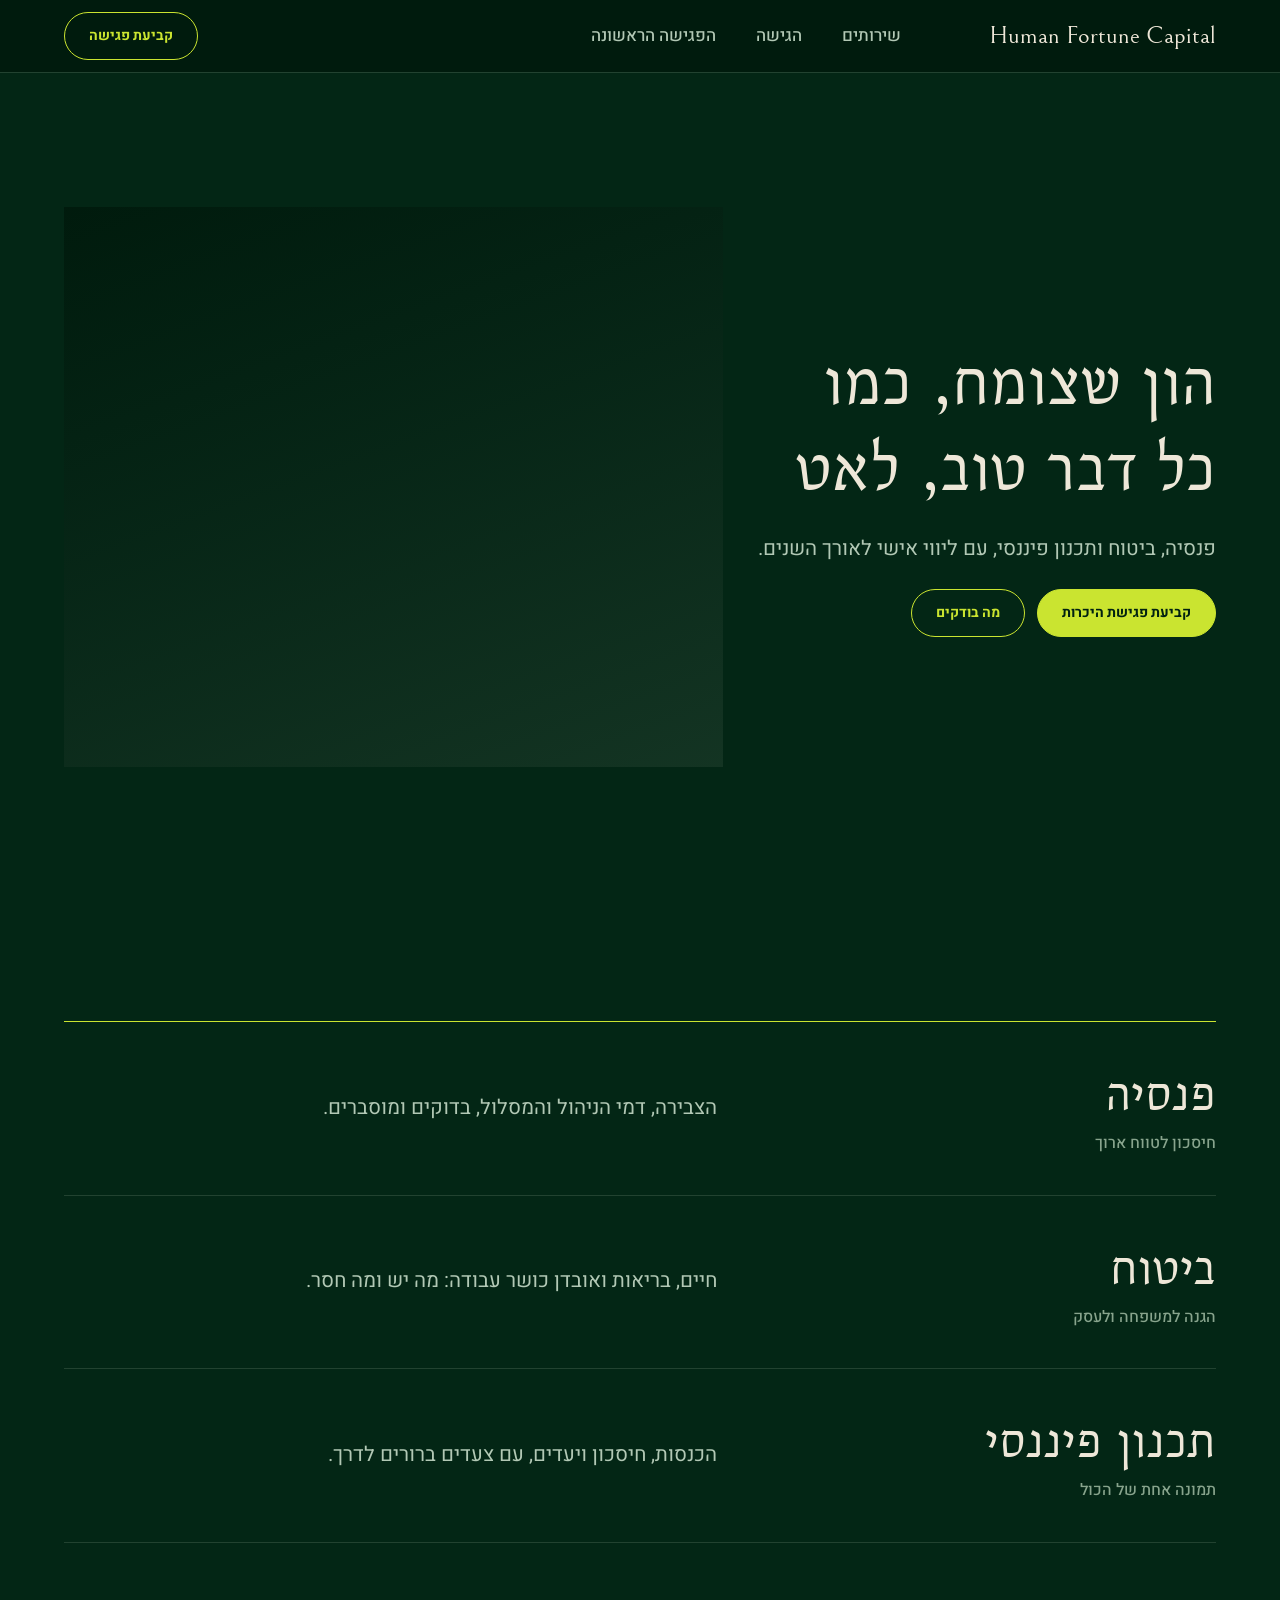
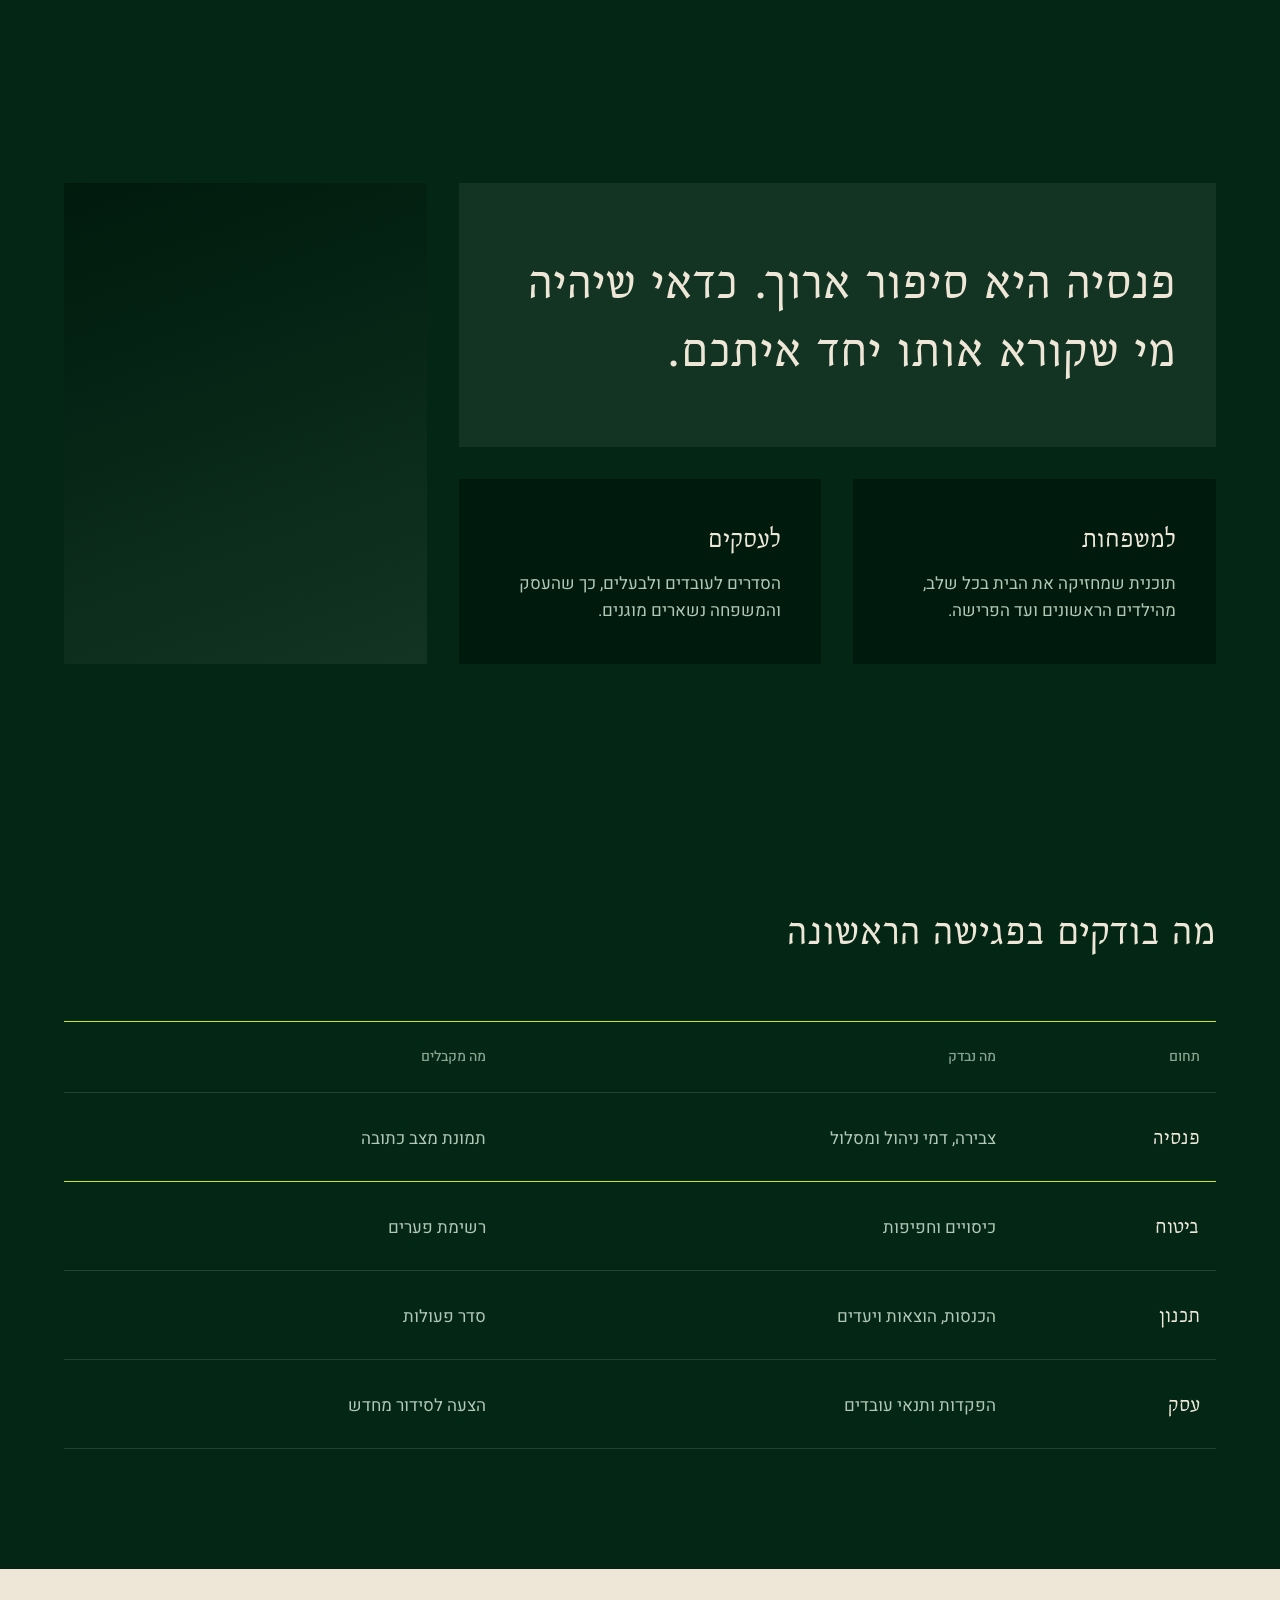
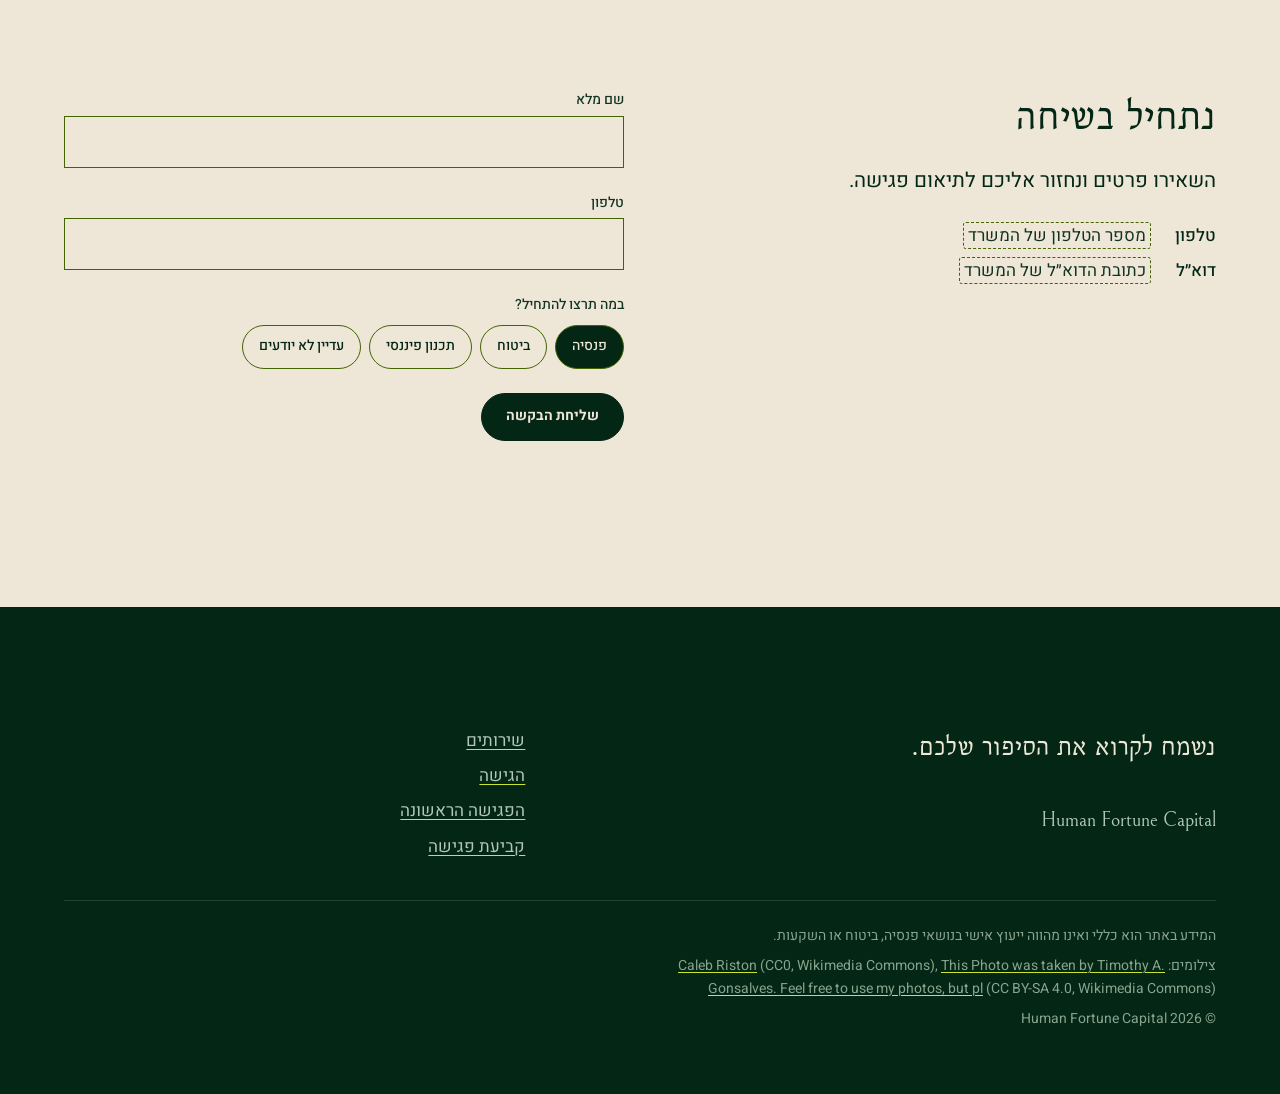
==== hedgerow/index.html @ a2f9477d "Add three Hebrew RTL example designs for Human Fortune Capital Co-Authored-By: Claude Sonnet 5.5 <no" ====
<!doctype html>
<html lang="he" dir="rtl">
<head>
<meta charset="utf-8">
<meta name="viewport" content="width=device-width, initial-scale=1">
<title>Human Fortune Capital | פנסיה, ביטוח ותכנון פיננסי</title>
<meta name="description" content="Human Fortune Capital מלווה משפחות ועסקים בניהול פנסיה, ביטוח ותכנון פיננסי, עם פגישת היכרות אישית.">
<link rel="preconnect" href="https://fonts.googleapis.com"><link rel="preconnect" href="https://fonts.gstatic.com" crossorigin>
<link href="https://fonts.googleapis.com/css2?family=Bellefair&family=Heebo:wght@400;500;700&display=swap" rel="stylesheet">
<link rel="stylesheet" href="style.css">
</head>
<body>
<a class="skip" href="#main">דילוג לתוכן</a>

<header class="slab">
  <div class="container">
    <a class="mark latin" href="#top" aria-label="Human Fortune Capital, לראש הדף">Human Fortune Capital</a>
    <nav aria-label="ראשי">
      <a href="#services">שירותים</a>
      <a href="#approach">הגישה</a>
      <a href="#first">הפגישה הראשונה</a>
    </nav>
    <a class="btn" href="#book">קביעת פגישה</a>
  </div>
</header>

<main id="main">
  <div class="container hero" id="top">
    <div class="grid">
      <div class="text">
        <h1>הון שצומח, כמו כל דבר טוב, לאט</h1>
        <p class="lead">פנסיה, ביטוח ותכנון פיננסי, עם ליווי אישי לאורך השנים.</p>
        <div class="acts"><a class="btn btn--primary" href="#book">קביעת פגישת היכרות</a><a class="btn" href="#first">מה בודקים</a></div>
      </div>
      <figure class="hero-pic" data-slot="hero" data-alt="נוף של גבעות או שדות בשעת שחר">
        <img src="https://upload.wikimedia.org/wikipedia/commons/thumb/f/f1/PalouseFromSteptoeButteMay2023-1.jpg/1280px-PalouseFromSteptoeButteMay2023-1.jpg" srcset="https://upload.wikimedia.org/wikipedia/commons/thumb/f/f1/PalouseFromSteptoeButteMay2023-1.jpg/960px-PalouseFromSteptoeButteMay2023-1.jpg 960w, https://upload.wikimedia.org/wikipedia/commons/thumb/f/f1/PalouseFromSteptoeButteMay2023-1.jpg/1280px-PalouseFromSteptoeButteMay2023-1.jpg 1280w, https://upload.wikimedia.org/wikipedia/commons/thumb/f/f1/PalouseFromSteptoeButteMay2023-1.jpg/1920px-PalouseFromSteptoeButteMay2023-1.jpg 1920w" sizes="(min-width: 60rem) 58vw, 100vw" width="9068" height="6045" alt="אובך זהוב מעל גבעות חקלאיות בשחר" style="object-position: 50% 55%" fetchpriority="high">
      </figure>
    </div>
  </div>

  <section id="services">
    <div class="container">
      <ul class="index" aria-label="השירותים">
        <li><h2>פנסיה<small class="sub">חיסכון לטווח ארוך</small></h2><p>הצבירה, דמי הניהול והמסלול, בדוקים ומוסברים.</p></li>
        <li><h2>ביטוח<small class="sub">הגנה למשפחה ולעסק</small></h2><p>חיים, בריאות ואובדן כושר עבודה: מה יש ומה חסר.</p></li>
        <li><h2>תכנון פיננסי<small class="sub">תמונה אחת של הכול</small></h2><p>הכנסות, חיסכון ויעדים, עם צעדים ברורים לדרך.</p></li>
      </ul>
    </div>
  </section>

  <section id="approach">
    <div class="container">
      <div class="grid bento">
        <div class="tile t-say"><p>פנסיה היא סיפור ארוך. כדאי שיהיה מי שקורא אותו יחד איתכם.</p></div>
        <figure class="tile photo t-pic" data-slot="grow" data-alt="שתיל צעיר או צמח בצמיחה">
          <img src="https://upload.wikimedia.org/wikipedia/commons/thumb/2/21/Adenium_Seedling_18day_Uthandi_Aug21_D72_20806.jpg/1280px-Adenium_Seedling_18day_Uthandi_Aug21_D72_20806.jpg" srcset="https://upload.wikimedia.org/wikipedia/commons/thumb/2/21/Adenium_Seedling_18day_Uthandi_Aug21_D72_20806.jpg/960px-Adenium_Seedling_18day_Uthandi_Aug21_D72_20806.jpg 960w, https://upload.wikimedia.org/wikipedia/commons/thumb/2/21/Adenium_Seedling_18day_Uthandi_Aug21_D72_20806.jpg/1280px-Adenium_Seedling_18day_Uthandi_Aug21_D72_20806.jpg 1280w, https://upload.wikimedia.org/wikipedia/commons/thumb/2/21/Adenium_Seedling_18day_Uthandi_Aug21_D72_20806.jpg/1920px-Adenium_Seedling_18day_Uthandi_Aug21_D72_20806.jpg 1920w" sizes="(min-width: 60rem) 33vw, 100vw" width="3200" height="4000" alt="שתיל צעיר עם עלים ירוקים בעציץ חרס" style="object-position: 50% 60%" loading="lazy">
        </figure>
        <div class="tile t-text"><h3>למשפחות</h3><p>תוכנית שמחזיקה את הבית בכל שלב, מהילדים הראשונים ועד הפרישה.</p></div>
        <div class="tile t-text"><h3>לעסקים</h3><p>הסדרים לעובדים ולבעלים, כך שהעסק והמשפחה נשארים מוגנים.</p></div>
      </div>
    </div>
  </section>

  <section id="first">
    <div class="container">
      <div class="sec-head"><h2>מה בודקים בפגישה הראשונה</h2></div>
      <table class="log">
        <thead><tr><th scope="col">תחום</th><th scope="col">מה נבדק</th><th scope="col">מה מקבלים</th></tr></thead>
        <tbody>
          <tr><th scope="row">פנסיה</th><td data-label="מה נבדק">צבירה, דמי ניהול ומסלול</td><td data-label="מה מקבלים">תמונת מצב כתובה</td></tr>
          <tr><th scope="row">ביטוח</th><td data-label="מה נבדק">כיסויים וחפיפות</td><td data-label="מה מקבלים">רשימת פערים</td></tr>
          <tr><th scope="row">תכנון</th><td data-label="מה נבדק">הכנסות, הוצאות ויעדים</td><td data-label="מה מקבלים">סדר פעולות</td></tr>
          <tr><th scope="row">עסק</th><td data-label="מה נבדק">הפקדות ותנאי עובדים</td><td data-label="מה מקבלים">הצעה לסידור מחדש</td></tr>
        </tbody>
      </table>
    </div>
  </section>

  <section class="band--cream" id="book">
    <div class="container grid">
      <div class="head">
        <h2>נתחיל בשיחה</h2>
        <p class="lead">השאירו פרטים ונחזור אליכם לתיאום פגישה.</p>
        <dl class="facts">
          <dt>טלפון</dt><dd><span class="fill" data-fill="phone">מספר הטלפון של המשרד</span></dd>
          <dt>דוא״ל</dt><dd><span class="fill" data-fill="email">כתובת הדוא״ל של המשרד</span></dd>
        </dl>
      </div>
      <form data-endpoint="" novalidate>
        <div class="f"><label for="name">שם מלא</label><input id="name" name="name" type="text" autocomplete="name" required></div>
        <div class="f"><label for="phone">טלפון</label><input id="phone" name="phone" type="tel" inputmode="tel" autocomplete="tel" required></div>
        <fieldset class="opts"><legend>במה תרצו להתחיל?</legend>
          <input type="radio" name="topic" id="o1" value="pension" checked><label for="o1">פנסיה</label>
          <input type="radio" name="topic" id="o2" value="insurance"><label for="o2">ביטוח</label>
          <input type="radio" name="topic" id="o3" value="planning"><label for="o3">תכנון פיננסי</label>
          <input type="radio" name="topic" id="o4" value="unsure"><label for="o4">עדיין לא יודעים</label>
        </fieldset>
        <button class="btn btn--primary" type="submit">שליחת הבקשה</button>
        <p class="help" id="help" aria-live="polite"></p>
      </form>
    </div>
  </section>
</main>

<footer class="letter">
  <div class="container grid">
    <div class="sign">
      <p>נשמח לקרוא את הסיפור שלכם.</p>
      <a class="mark latin" href="#top" aria-label="Human Fortune Capital, לראש הדף">Human Fortune Capital</a>
    </div>
    <nav aria-label="בתחתית הדף">
      <ul><li><a href="#services">שירותים</a></li><li><a href="#approach">הגישה</a></li><li><a href="#first">הפגישה הראשונה</a></li><li><a href="#book">קביעת פגישה</a></li></ul>
    </nav>
    <div class="legal">
      <p>המידע באתר הוא כללי ואינו מהווה ייעוץ אישי בנושאי פנסיה, ביטוח או השקעות.</p>
      <p data-credits>צילומים: <a href="https://commons.wikimedia.org/wiki/File:PalouseFromSteptoeButteMay2023-1.jpg">Caleb Riston</a> (CC0, Wikimedia Commons), <a href="https://commons.wikimedia.org/wiki/File:Adenium_Seedling_18day_Uthandi_Aug21_D72_20806.jpg">This Photo was taken by Timothy A. Gonsalves. Feel free to use my photos, but pl</a> (CC BY-SA 4.0, Wikimedia Commons)</p>
      <p>© 2026 Human Fortune Capital</p>
    </div>
  </div>
</footer>

<script>
document.querySelectorAll('form[data-endpoint]').forEach((form) => {
  const help = form.querySelector('[aria-live]');
  form.addEventListener('submit', (e) => {
    e.preventDefault();
    const bad = [...form.querySelectorAll('input[required]')].find((i) => !i.value.trim());
    form.querySelectorAll('input[required]').forEach((i) => i.toggleAttribute('aria-invalid', !i.value.trim()));
    if (bad) { help.textContent = 'חסרים פרטים. מלאו שם ומספר טלפון כדי שנוכל לחזור אליכם.'; bad.focus(); return; }
    if (!form.dataset.endpoint) { help.textContent = 'הטופס עדיין לא מחובר, ולכן לא נשלח דבר.'; return; }
    fetch(form.dataset.endpoint, { method: 'POST', body: new FormData(form) })
      .then((r) => { help.textContent = r.ok ? 'הבקשה נשלחה. נחזור אליכם בהקדם.' : 'השליחה לא הצליחה. נסו שוב בעוד דקה.'; })
      .catch(() => { help.textContent = 'השליחה לא הצליחה. נסו שוב בעוד דקה.'; });
  });
});
</script>
<script>window.hallmarkSlots = (m) => { for (const [k, v] of Object.entries(m)) { const s = document.querySelector(`[data-slot="${k}"]`); if (!s) continue; const im = new Image(); im.src = typeof v === 'string' ? v : v.src; im.alt = (typeof v === 'object' && v.alt) || s.dataset.alt || ''; s.querySelectorAll(':scope > img').forEach((o) => o.remove()); s.prepend(im); } };
document.querySelectorAll('[data-slot] img').forEach((i) => { if (i.complete && !i.naturalWidth) i.remove(); else i.addEventListener('error', () => i.remove(), { once: true }); });</script>
</body>
</html>
---- hedgerow/style.css ----
/* Hallmark · shape: Bento Grid · genre: editorial · theme: Hedgerow (deal 1/3 editorial re-pick, seed hebrew-rtl-human-fortune-b2d6·938e5c61·2026-11-10·r0) · job: book · draw: ea4b91 · hedgerow: hedge
 * hero: Stage (text on five columns, the dawn hills on seven; swapped from the dealt Index because the screen budget counts a list in the hero as text) · nav: slab (full-width bar in the second green) · footer: letter close (a sign-off, then the links) · imagery: photographs, library 2, natural · signature: the services as a field-guide index set at display size under the chartreuse rule
 * axes: dark/high-contrast-serif/chromatic-green · posture: drenched · contrast: pass · fold: pass · v2.0.0 */
/* Hallmark · pre-emit critique: P4 H4 E4 S4 R4 V5 · weakest: R, the bento had a fourth text tile that only repeated the index; cut it and gave the cell to the second photograph */
/* Hallmark · answered hebrew-faces · the theme's Prata and Manrope have no Hebrew glyphs, so Bellefair (single-weight high-contrast serif) and Heebo stand in on the same roles */
/* Hallmark · answered F4 · the cream band re-colours the one primary pill for a light ground; it is the same control, not a second style */
:root {
  color-scheme: dark;
  --color-paper: oklch(24% 0.052 158); --color-paper-2: oklch(19.5% 0.045 158); --color-paper-3: oklch(29.5% 0.05 158);
  --color-ink: oklch(93% 0.022 88); --color-ink-2: oklch(81% 0.035 150); --color-muted: oklch(69% 0.045 150);
  --color-rule: oklch(35% 0.05 158);
  --color-accent: oklch(87% 0.19 118); --color-accent-2: oklch(92% 0.13 118); --color-accent-deep: oklch(46% 0.12 128); --color-accent-ink: oklch(22% 0.05 158); --color-focus: oklch(92% 0.13 118);
  --font-display: "Bellefair", Georgia, serif; --font-body: "Heebo", ui-sans-serif, system-ui, sans-serif;
  --font-outlier: var(--font-body);
  --radius-card: 0; --radius-pill: 999px; --rule-hair: 1px;
  --shadow-card: none;
  --tracking-display: 0; --display-weight: 400;
  --nav-h: 72px;
}

:root {
  --space-3xs: 2px; --space-2xs: 4px; --space-xs: 8px; --space-sm: 12px; --space-md: 16px; --space-lg: 24px; --space-xl: 40px; --space-2xl: 64px; --space-3xl: 96px; --space-4xl: 144px;
  --text-xs: 0.8125rem; --text-sm: 0.875rem; --text-md: 1rem; --text-lg: 1.25rem; --text-xl: 1.5625rem; --text-2xl: 1.953rem; --text-3xl: 2.441rem;
  --text-display-s: clamp(2.25rem, 4vw + 0.5rem, 3.75rem); --text-display: clamp(2.75rem, 5vw + 1rem, 5.25rem);
  --text-section: clamp(2rem, 2.5vw + 1rem, 3.5rem); --text-title: clamp(1.25rem, 0.75vw + 0.875rem, 1.625rem); --text-lead: clamp(1.125rem, 0.35vw + 1rem, 1.375rem);
  --ease-out: cubic-bezier(0.16, 1, 0.3, 1); --ease-in: cubic-bezier(0.7, 0, 0.84, 0); --ease-in-out: cubic-bezier(0.65, 0, 0.35, 1);
  --dur-micro: 120ms; --dur-short: 220ms; --dur-long: 420ms;
  --container: 1440px; --gutter: 64px; --gap-columns: 32px; --section-gap-s: 120px; --section-gap: 144px; --section-gap-l: 176px;
  --z-base: 1; --z-raised: 10; --z-dropdown: 100; --z-sticky: 200; --z-sticky-nav: 300; --z-modal: 400; --z-toast: 500; --z-tooltip: 600;
}
*, *::before, *::after { box-sizing: border-box; }
html, body { overflow-x: clip; }
html { scrollbar-color: var(--color-muted) var(--color-paper); scroll-padding-top: var(--space-3xl); }
body { margin: 0; background: var(--color-paper); color: var(--color-ink); font-family: var(--font-body); font-size: var(--text-md); line-height: 1.6; -webkit-font-smoothing: antialiased; caret-color: var(--color-accent); }
::selection { background: color-mix(in oklab, var(--color-accent) 22%, transparent); color: var(--color-ink); }
:focus-visible { outline: 2px solid var(--color-focus); outline-offset: 2px; }
a { color: inherit; text-decoration-thickness: 1px; text-underline-offset: 0.16em; }
h1, h2, h3 { margin: 0; font-family: var(--font-display); font-weight: var(--display-weight, 700); font-synthesis: none; letter-spacing: var(--tracking-display); line-height: 1.1; overflow-wrap: break-word; min-width: 0; text-wrap: balance; }
h1 { max-width: 20ch; font-size: var(--text-display); } h2 { max-width: 30ch; font-size: var(--text-section); } h3 { max-width: 40ch; font-size: var(--text-title); line-height: 1.25; }
.lead { font-size: var(--text-lead); line-height: 1.55; max-width: 52ch; }
p { margin: 0; text-wrap: pretty; }
p:not([class]) { max-width: 65ch; }
img, video { max-width: 100%; height: auto; display: block; }
svg { display: block; }
ul, ol { margin: 0; padding: 0; list-style: none; }
[hidden] { display: none !important; }
button, input, select, textarea { font: inherit; }
.container { width: 100%; max-width: var(--container); margin-inline: auto; padding-inline: var(--gutter); }
.num, .figure { font-variant-numeric: tabular-nums; }
.visually-hidden { position: absolute; width: 1px; height: 1px; overflow: hidden; clip-path: inset(50%); white-space: nowrap; }
.latin { direction: ltr; unicode-bidi: isolate; display: inline-block; }
[data-slot] { position: relative; overflow: hidden; margin: 0; background: linear-gradient(160deg, var(--color-paper-2, var(--color-paper)), var(--color-paper-3, var(--color-paper))); }
[data-slot] > img { position: absolute; inset: 0; width: 100%; height: 100%; object-fit: cover; z-index: 1; }
[data-slot]:has(> img) > :not(img):not([data-keep]) { display: none !important; }
.skip { position: absolute; inset-inline-start: var(--space-md); top: calc(-1 * var(--space-3xl)); z-index: var(--z-toast); padding: var(--space-xs) var(--space-md); background: var(--color-ink); color: var(--color-paper); }
.skip:focus-visible { top: var(--space-md); }
.fill { padding: 0 0.25em; border: 1px dashed color-mix(in oklch, var(--color-muted) 70%, transparent); border-radius: 3px; color: var(--color-muted); -webkit-box-decoration-break: clone; box-decoration-break: clone; }
@media (max-width: 60rem) { :root { --gutter: 24px; --section-gap-s: 80px; --section-gap: 96px; --section-gap-l: 120px; } }
@media (max-width: 40rem) { :root { --gutter: 16px; --section-gap-s: 56px; --section-gap: 72px; --section-gap-l: 96px; --gap-columns: 16px; } }
@media (prefers-reduced-motion: reduce) { *:not(.keep-motion), *:not(.keep-motion)::before, *:not(.keep-motion)::after { animation-duration: 0.01ms !important; animation-iteration-count: 1 !important; transition-duration: 0.01ms !important; scroll-behavior: auto !important; } }

/* photographs: natural sat=-10 con=8 exp=-8 */
[data-slot] > img { filter: saturate(0.9) contrast(1.08) brightness(0.92); outline: var(--rule-hair) solid color-mix(in oklab, var(--color-ink) 8%, transparent); outline-offset: -1px; }
body { font-size: 1.0625rem; color: var(--color-ink-2); }
h1, h2, h3 { color: var(--color-ink); }
.grid { display: grid; grid-template-columns: repeat(12, minmax(0, 1fr)); column-gap: var(--gap-columns); }
a { text-decoration-color: var(--color-accent); }
small, .label { font-size: var(--text-sm); font-weight: 500; color: var(--color-muted); }

/* nav: slab */
.slab { background: var(--color-paper-2); border-bottom: var(--rule-hair) solid var(--color-rule); }
.slab .container { display: flex; align-items: center; justify-content: space-between; gap: var(--space-lg); min-height: var(--nav-h); }
.mark { font-family: var(--font-display); font-size: var(--text-xl); color: var(--color-ink); text-decoration: none; white-space: nowrap; }
.slab nav { display: flex; gap: var(--space-xl); margin-inline-end: auto; padding-inline-start: var(--space-2xl); }
.slab nav a { color: var(--color-ink-2); text-decoration: none; white-space: nowrap; font-weight: 500; }
.slab nav a:hover { color: var(--color-ink); text-decoration: underline; }

/* controls */
.btn { display: inline-flex; align-items: center; justify-content: center; min-height: 48px; padding: 0 var(--space-lg); border: 1.5px solid var(--color-accent); border-radius: var(--radius-pill); background: transparent; color: var(--color-accent); font-size: var(--text-sm); font-weight: 700; white-space: nowrap; text-decoration: none; cursor: pointer; transition: background-color var(--dur-short) var(--ease-out), border-color var(--dur-short) var(--ease-out), color var(--dur-short) var(--ease-out); }
.btn:hover { color: var(--color-accent-2); border-color: var(--color-accent-2); }
.btn:active { background: color-mix(in oklab, var(--color-accent) 14%, transparent); }
.btn:disabled, .btn[aria-disabled="true"] { opacity: 0.55; cursor: not-allowed; }
.btn[aria-busy="true"] { cursor: progress; }
.btn--primary { background: var(--color-accent); color: var(--color-accent-ink); }
.btn--primary:hover { background: var(--color-accent-2); border-color: var(--color-accent-2); color: var(--color-accent-ink); }
.btn--primary:active { background: var(--color-accent); }

/* hero: stage */
.hero { min-height: calc(100dvh - var(--nav-h)); display: grid; align-items: center; padding-block: var(--space-2xl); }
.hero .grid { align-items: center; row-gap: var(--space-xl); }
.hero .text { grid-column: 1 / span 5; display: grid; gap: var(--space-lg); justify-items: start; }
.hero h1 { font-size: var(--text-display); line-height: 1.08; max-width: 12ch; }
.hero .acts { display: flex; flex-wrap: wrap; gap: var(--space-sm); }
.hero-pic { grid-column: 6 / -1; aspect-ratio: 4 / 3.4; min-height: 480px; max-height: 640px; }

/* index: field guide */
.index { border-top: 1.5px solid var(--color-accent); }
.index > li { display: grid; grid-template-columns: minmax(0, 5fr) minmax(0, 7fr); column-gap: var(--gap-columns); align-items: center; padding-block: var(--space-xl); border-bottom: var(--rule-hair) solid var(--color-rule); }
.index h2 { font-size: var(--text-display-s); line-height: 1.05; max-width: none; }
.index .sub { display: block; margin-top: var(--space-xs); font-family: var(--font-body); font-size: var(--text-md); font-weight: 500; letter-spacing: 0; line-height: 1.4; }
.index p { font-size: var(--text-lead); color: var(--color-ink-2); max-width: 36ch; }

/* sections */
section { padding-block: var(--section-gap-s); }
.sec-head { display: grid; gap: var(--space-md); margin-bottom: var(--space-2xl); }

/* bento */
.bento { grid-template-rows: auto auto; row-gap: var(--gap-columns); }
.tile { min-width: 0; }
.t-say { grid-column: 1 / span 8; background: var(--color-paper-3); padding: var(--space-2xl) var(--space-xl); display: grid; align-content: center; }
.t-say p { font-family: var(--font-display); font-size: var(--text-display-s); line-height: 1.15; color: var(--color-ink); max-width: 28ch; }
.t-pic { grid-column: 9 / -1; grid-row: 1 / span 2; min-height: 360px; }
.t-text { grid-column: span 4; background: var(--color-paper-2); padding: var(--space-xl); display: grid; align-content: start; gap: var(--space-sm); }
.t-text h3 { font-size: var(--text-2xl); }

/* table: still log */
.log { width: 100%; border-collapse: collapse; border-top: 1.5px solid var(--color-accent); }
.log th, .log td { text-align: start; padding: var(--space-lg) var(--space-md); border-bottom: var(--rule-hair) solid var(--color-rule); vertical-align: baseline; }
.log thead th { font-size: var(--text-sm); font-weight: 500; color: var(--color-muted); }
.log tbody th { font-family: var(--font-display); font-weight: 400; font-size: var(--text-xl); color: var(--color-ink); white-space: nowrap; }
.log td { color: var(--color-ink-2); }
.log tbody tr:first-child td, .log tbody tr:first-child th { border-bottom-color: var(--color-accent); }

/* cream band: booking */
.band--cream { background: var(--color-ink); color: var(--color-paper); --color-rule: color-mix(in oklab, var(--color-paper) 22%, var(--color-ink)); --color-focus: var(--color-accent-deep); }
.band--cream h2, .band--cream h3 { color: var(--color-paper); }
.band--cream .lead { color: var(--color-paper); }
.band--cream a { text-decoration-color: var(--color-accent-deep); }
.band--cream { padding-block: var(--section-gap-s); }
.band--cream .grid { align-items: start; row-gap: var(--space-xl); }
.band--cream .head { grid-column: 1 / span 5; display: grid; gap: var(--space-lg); }
.band--cream form { grid-column: 7 / -1; display: grid; gap: var(--space-lg); }
.facts { display: grid; grid-template-columns: max-content 1fr; gap: var(--space-xs) var(--space-lg); margin: 0; }
.facts dt { font-weight: 500; }
.facts dd { margin: 0; }
.band--cream .fill { color: var(--color-paper-3); border-color: var(--color-accent-deep); }
.f { display: grid; gap: var(--space-2xs); }
.f label, .opts legend { font-size: var(--text-sm); font-weight: 500; padding: 0; color: var(--color-paper-3); }
.f input { min-height: 52px; padding: 0 var(--space-md); border: var(--rule-hair) solid var(--color-accent-deep); border-radius: 0; background: transparent; color: var(--color-paper); outline: 2px solid transparent; outline-offset: -3px; }
.f input:focus-visible { outline-color: var(--color-focus); }
.f input[aria-invalid] { border-color: var(--color-paper); background: color-mix(in oklab, var(--color-paper) 8%, transparent); }
.opts { border: 0; padding: 0; margin: 0; display: flex; flex-wrap: wrap; gap: var(--space-xs); }
.opts legend { width: 100%; margin-bottom: var(--space-xs); }
.opts input { position: absolute; opacity: 0; width: 1px; height: 1px; }
.opts label { display: inline-flex; align-items: center; min-height: 44px; padding: 0 var(--space-md); border: var(--rule-hair) solid var(--color-accent-deep); border-radius: var(--radius-pill); color: var(--color-paper); font-size: var(--text-sm); font-weight: 500; cursor: pointer; transition: background-color var(--dur-short) var(--ease-out), color var(--dur-short) var(--ease-out); }
.opts label:hover { background: color-mix(in oklab, var(--color-paper) 10%, transparent); }
.opts input:checked + label { background: var(--color-paper); color: var(--color-ink); }
.opts input:focus-visible + label { outline: 2px solid var(--color-focus); outline-offset: 2px; }
.band--cream .btn { border-color: var(--color-paper); color: var(--color-paper); justify-self: start; }
.band--cream .btn:hover { background: color-mix(in oklab, var(--color-paper) 10%, transparent); color: var(--color-paper); border-color: var(--color-paper); }
.band--cream .btn--primary { background: var(--color-paper); color: var(--color-ink); }
.band--cream .btn--primary:hover { background: var(--color-paper-3); color: var(--color-ink); }
.help { min-height: 1lh; font-size: var(--text-sm); color: var(--color-paper-3); }

/* footer: letter close */
.letter { padding-block: var(--section-gap-s) var(--space-2xl); }
.letter .grid { row-gap: var(--space-xl); }
.letter .sign { grid-column: 1 / span 6; display: grid; gap: var(--space-md); }
.letter .sign p { font-family: var(--font-display); font-size: var(--text-2xl); line-height: 1.25; color: var(--color-ink); max-width: 28ch; }
.letter .sign .mark { font-size: var(--text-lg); color: var(--color-ink-2); }
.letter nav { grid-column: 8 / -1; }
.letter li + li { margin-top: var(--space-xs); }
.letter .legal { grid-column: 1 / -1; padding-top: var(--space-lg); border-top: var(--rule-hair) solid var(--color-rule); display: grid; gap: var(--space-xs); font-size: var(--text-sm); color: var(--color-muted); }
.letter .legal p { max-width: 70ch; }

@media (max-width: 60rem) {
  .slab .container { flex-wrap: wrap; padding-block: var(--space-sm); }
  .slab nav { order: 3; flex: 1 1 100%; overflow-x: auto; padding-inline-start: 0; gap: var(--space-lg); margin-inline-end: 0; }
  .hero { min-height: 0; padding-block: var(--space-xl); }
  .hero .text, .hero-pic, .band--cream .head, .band--cream form, .letter .sign, .letter nav { grid-column: 1 / -1; }
  .hero-pic { min-height: 0; max-height: none; aspect-ratio: 4 / 3; }
  .t-say, .t-pic, .t-text { grid-column: 1 / -1; grid-row: auto; }
  .t-pic { min-height: 0; aspect-ratio: 4 / 3; }
  .t-say { padding: var(--space-xl) var(--space-lg); }
  .bento { row-gap: var(--gap-columns); }
  .index > li { grid-template-columns: minmax(0, 1fr); row-gap: var(--space-sm); padding-block: var(--space-lg); }
  .log thead { display: none; }
  .log, .log tbody, .log tr, .log th, .log td { display: block; }
  .log tr { padding-block: var(--space-md); border-bottom: var(--rule-hair) solid var(--color-rule); }
  .log th, .log td { border: 0; padding: var(--space-3xs) 0; }
  .log td::before { content: attr(data-label) ": "; color: var(--color-muted); font-size: var(--text-sm); font-weight: 500; }
  .log tbody tr:first-child td, .log tbody tr:first-child th { border-bottom: 0; }
  .log tbody tr:first-child { border-bottom-color: var(--color-accent); }
}
.letter .sign .mark { justify-self: start; }
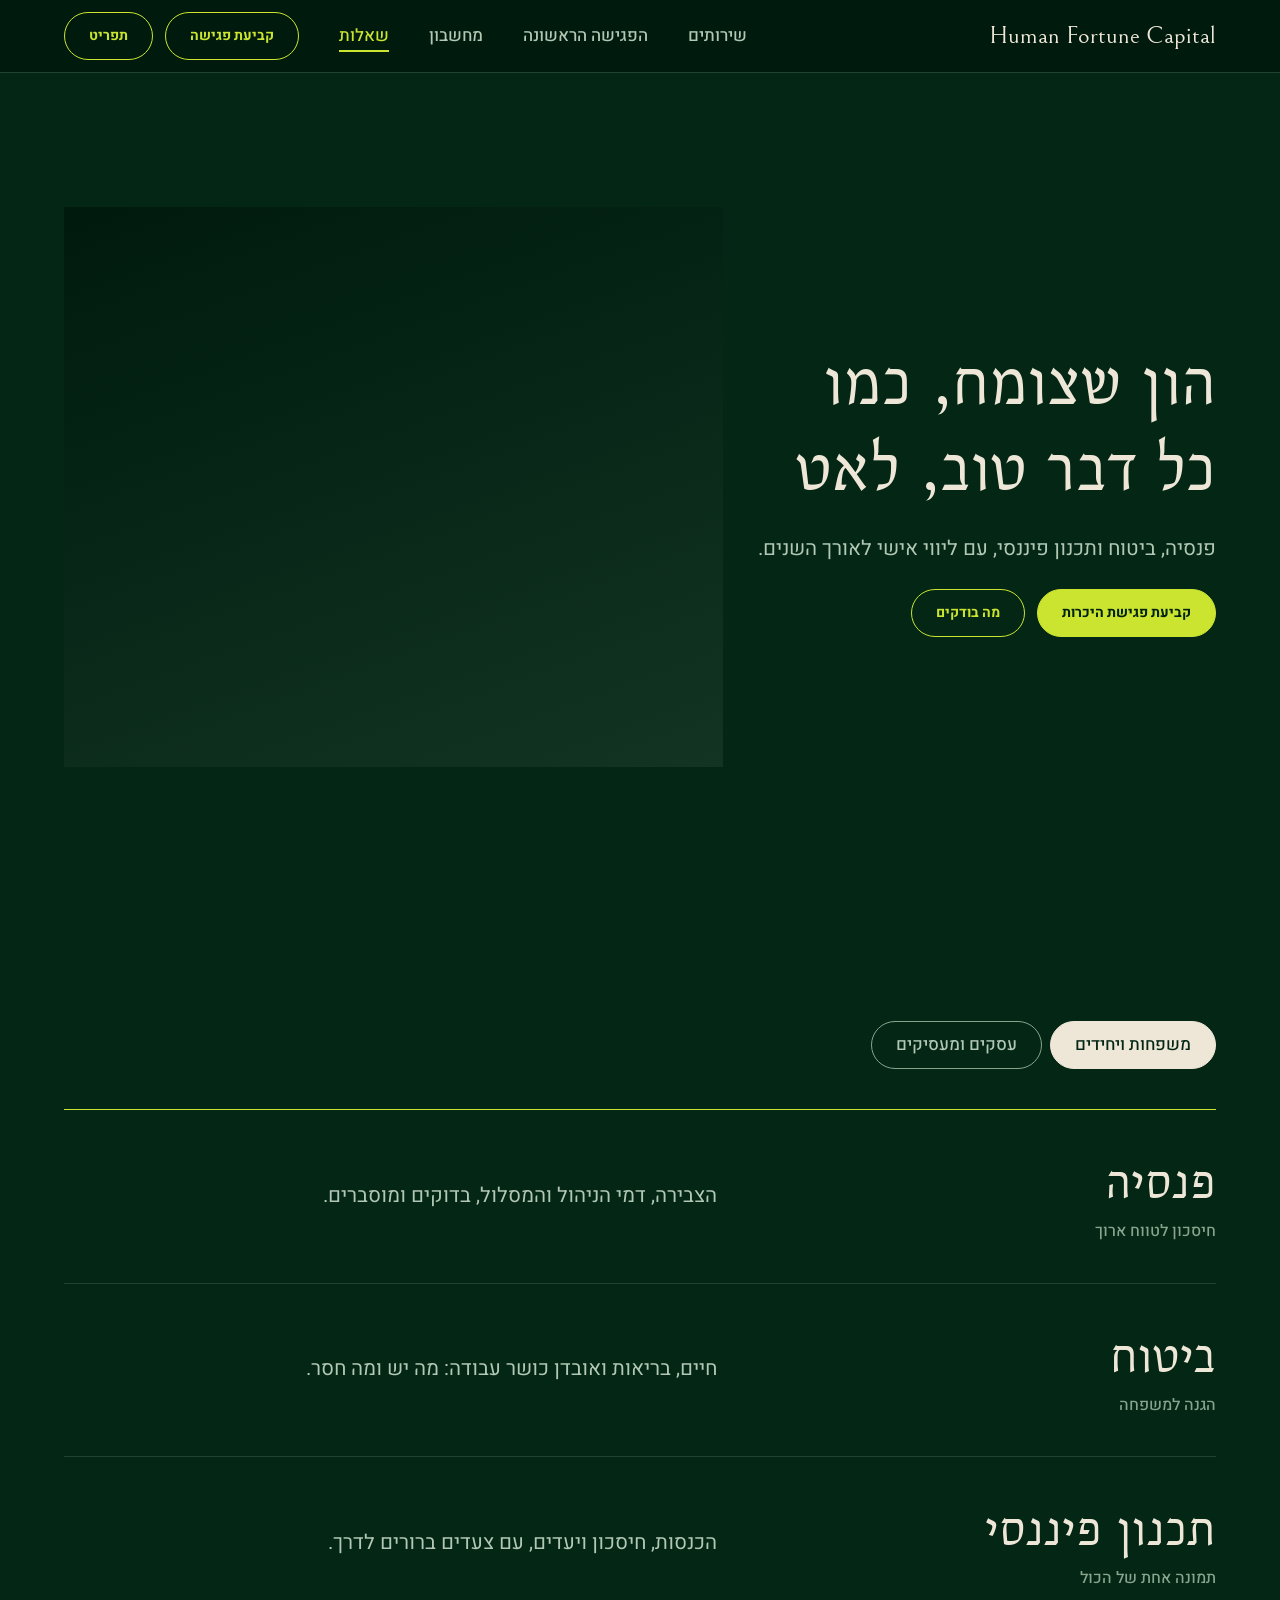
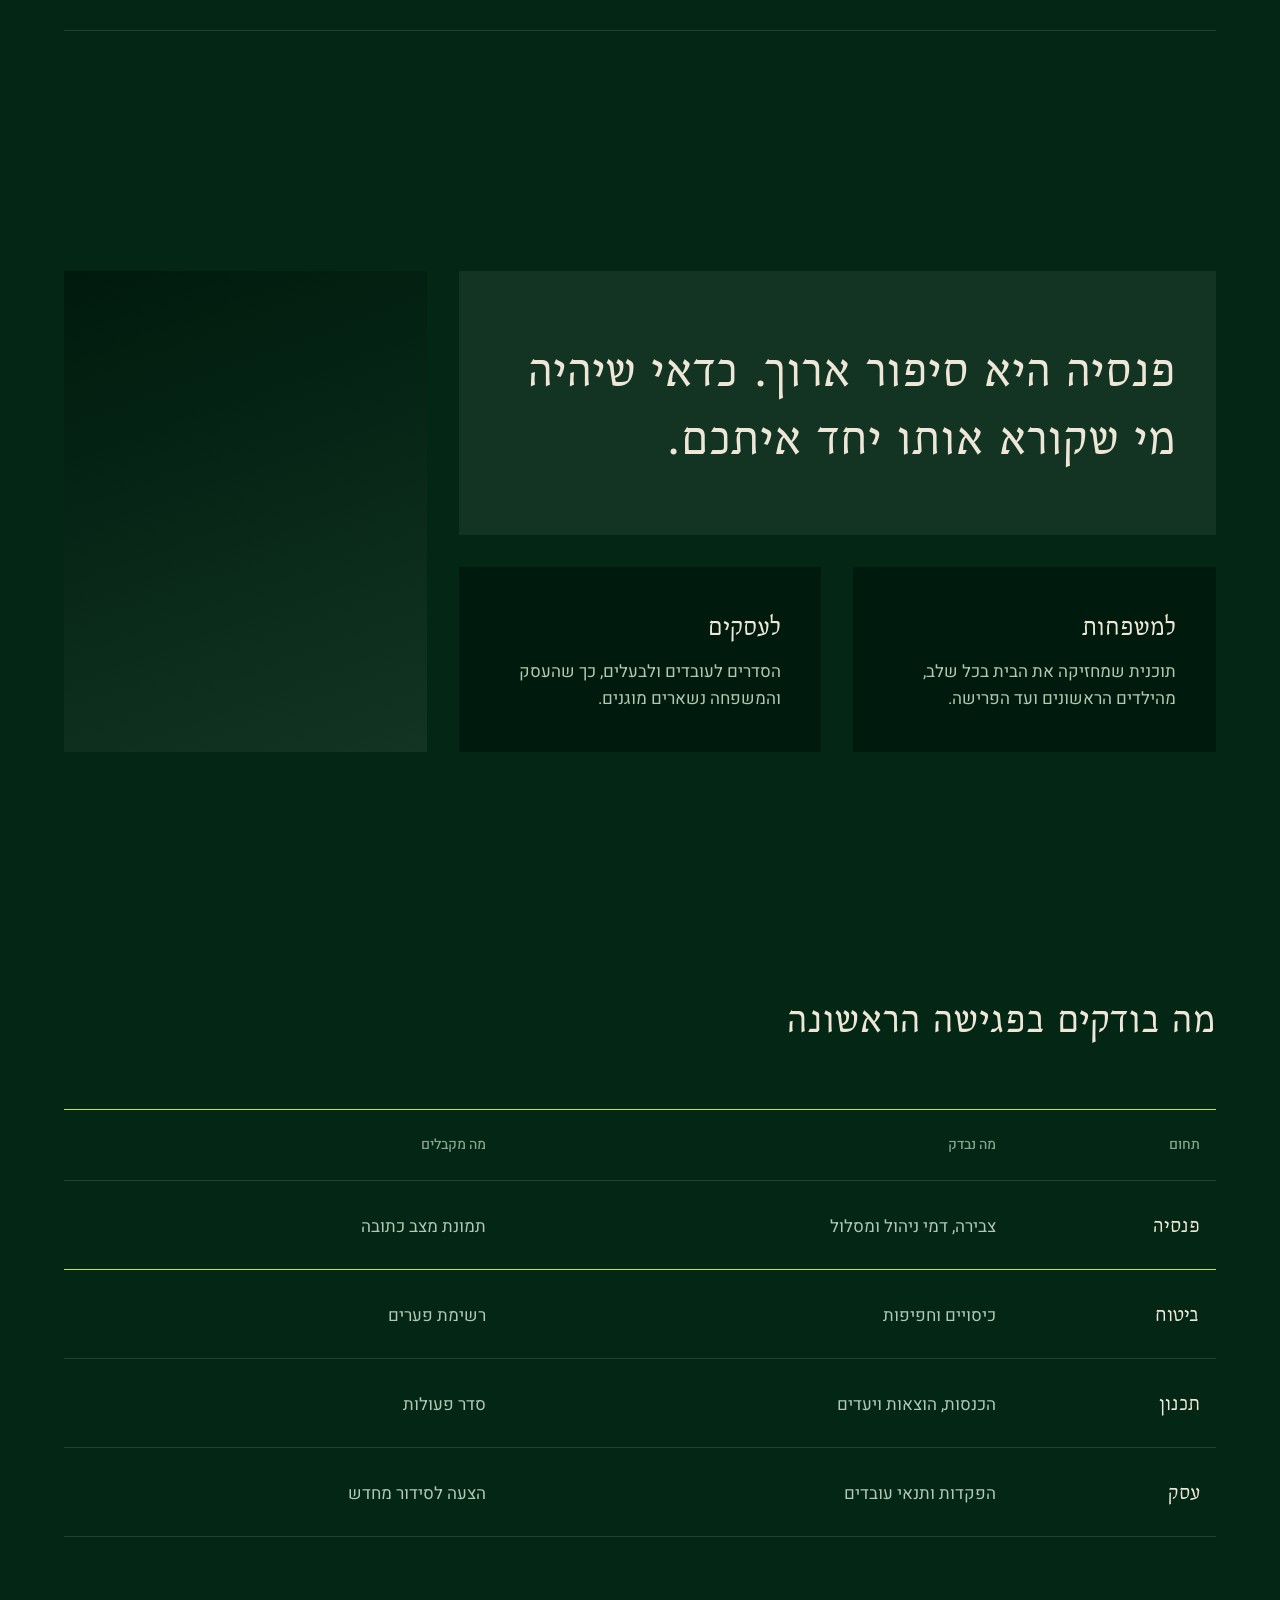
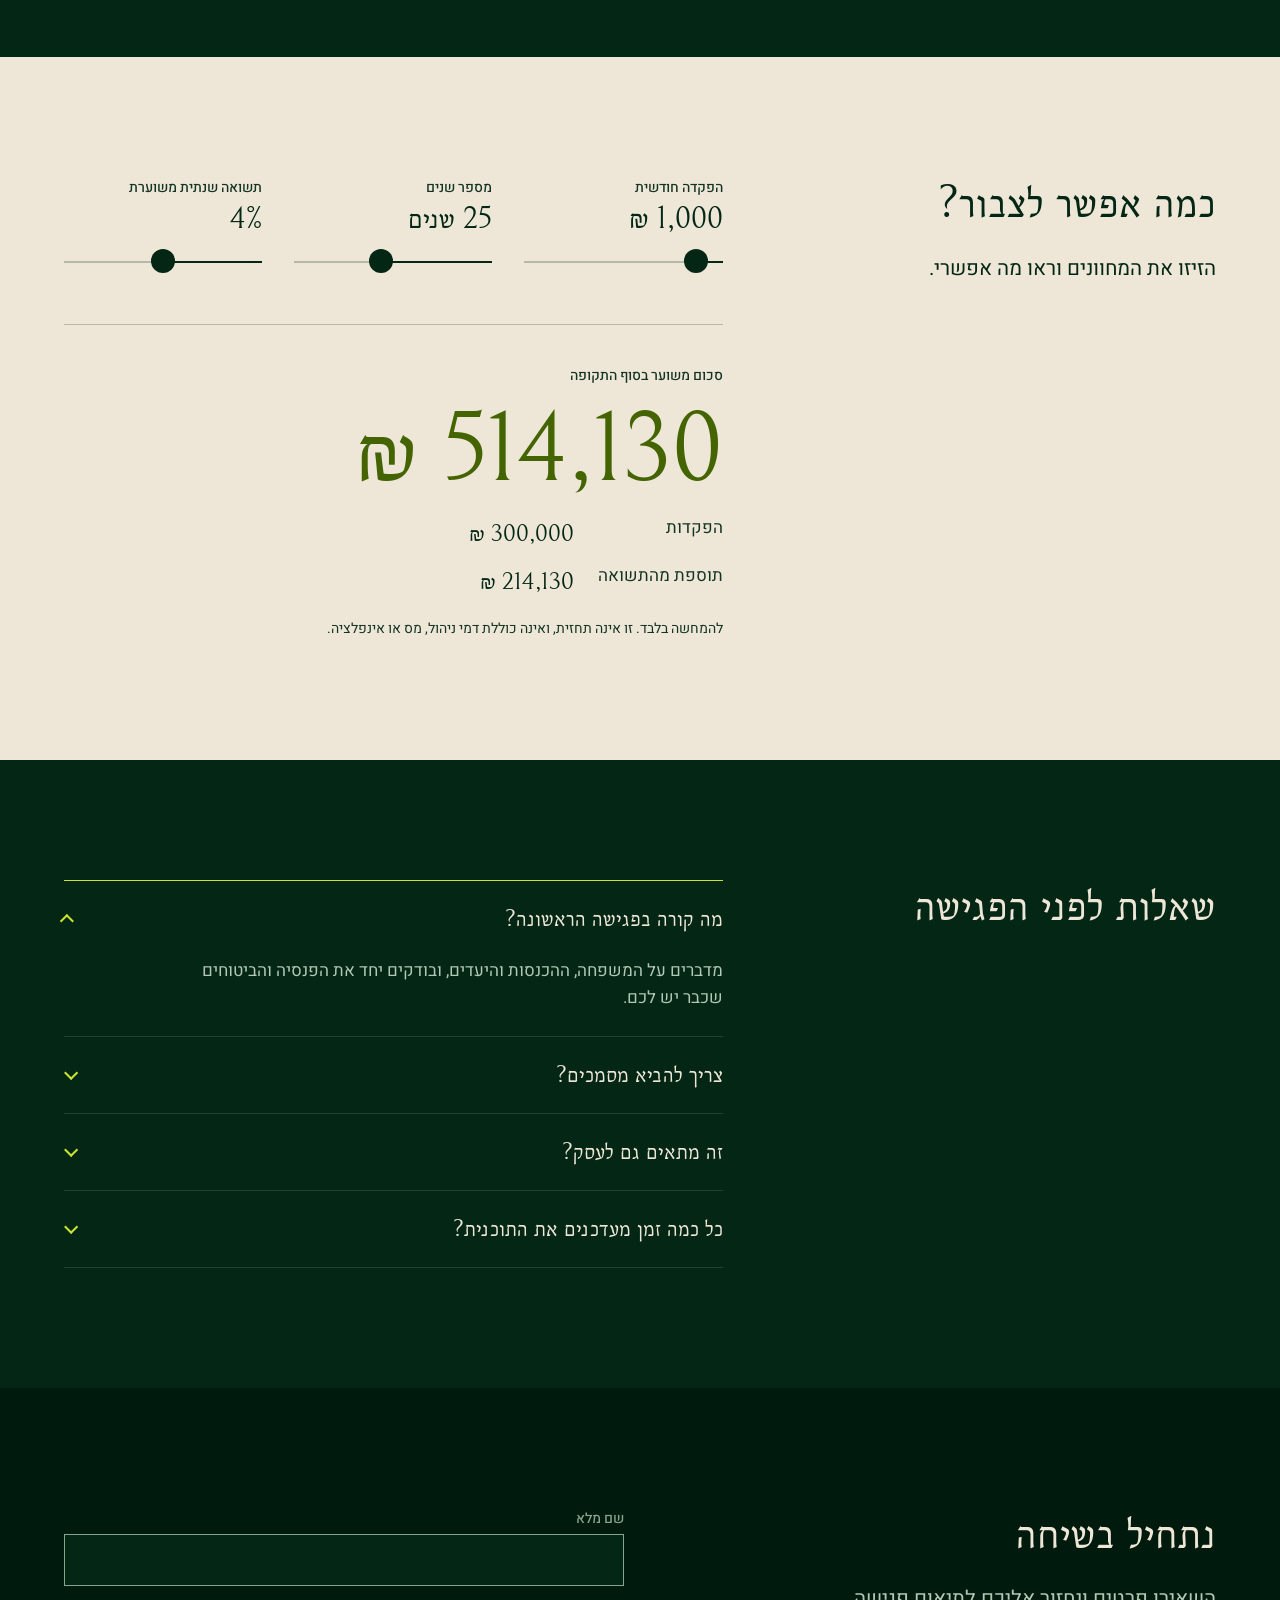
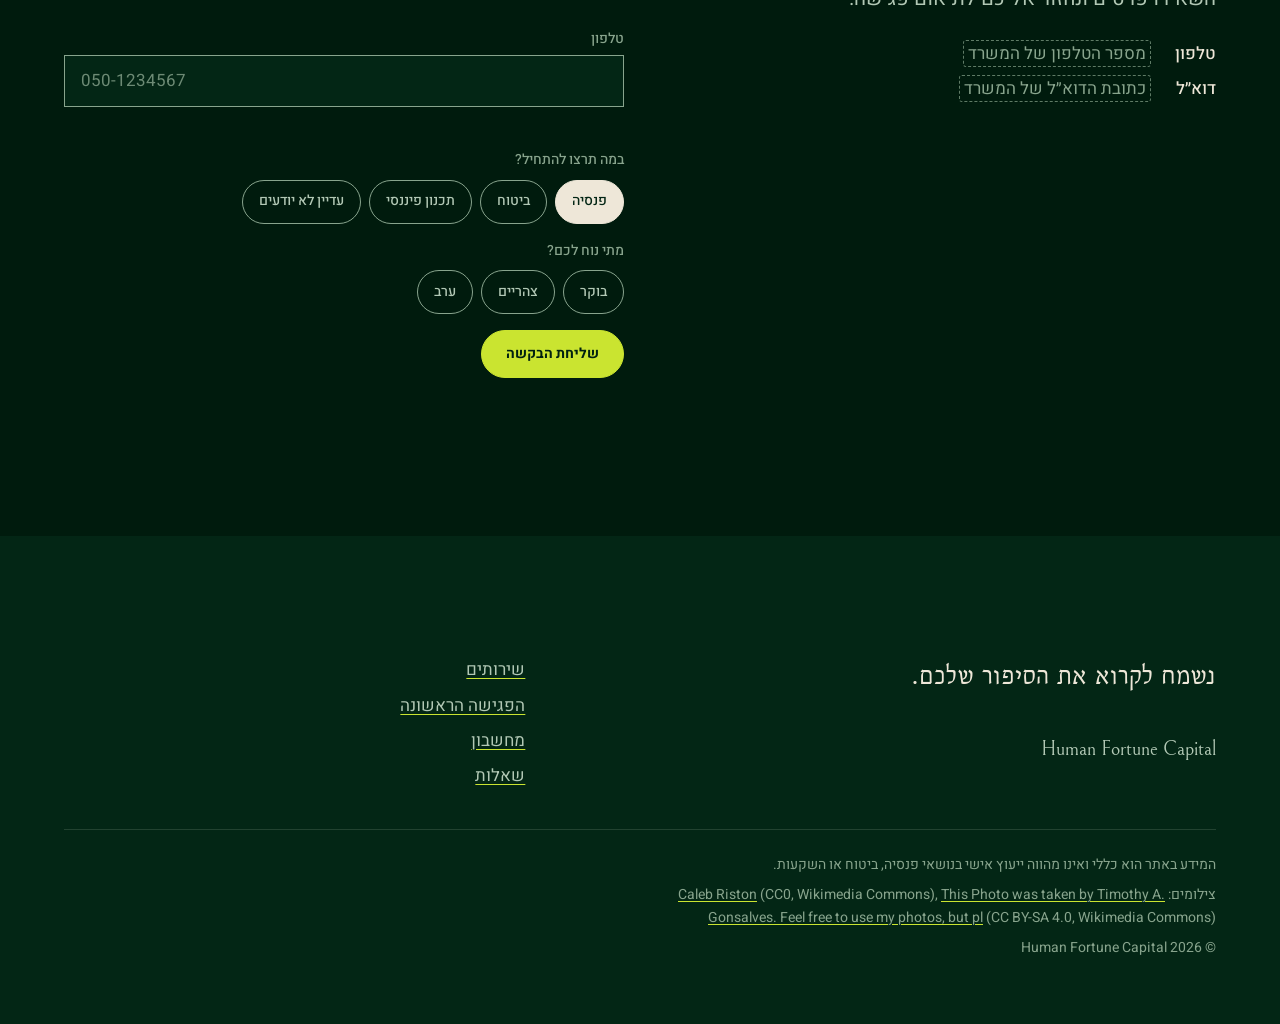
==== commit f6d7e9c0: "Improve coral and hedgerow: calculator, FAQ, sticky nav with mobile menu, validation, mobile dock Co" ====
--- a/hedgerow/index.html
+++ b/hedgerow/index.html
@@ -5,27 +5,43 @@
 <meta name="viewport" content="width=device-width, initial-scale=1">
 <title>Human Fortune Capital | פנסיה, ביטוח ותכנון פיננסי</title>
 <meta name="description" content="Human Fortune Capital מלווה משפחות ועסקים בניהול פנסיה, ביטוח ותכנון פיננסי, עם פגישת היכרות אישית.">
+<link rel="icon" href="data:,">
 <link rel="preconnect" href="https://fonts.googleapis.com"><link rel="preconnect" href="https://fonts.gstatic.com" crossorigin>
 <link href="https://fonts.googleapis.com/css2?family=Bellefair&family=Heebo:wght@400;500;700&display=swap" rel="stylesheet">
 <link rel="stylesheet" href="style.css">
+<script>document.documentElement.classList.add('js');</script>
 </head>
 <body>
+<div class="sentinel" data-sentinel></div>
 <a class="skip" href="#main">דילוג לתוכן</a>
 
-<header class="slab">
+<header class="slab bar">
   <div class="container">
     <a class="mark latin" href="#top" aria-label="Human Fortune Capital, לראש הדף">Human Fortune Capital</a>
-    <nav aria-label="ראשי">
+    <nav class="links" data-spy aria-label="ראשי">
       <a href="#services">שירותים</a>
-      <a href="#approach">הגישה</a>
       <a href="#first">הפגישה הראשונה</a>
+      <a href="#calc">מחשבון</a>
+      <a href="#faq">שאלות</a>
     </nav>
-    <a class="btn" href="#book">קביעת פגישה</a>
+    <div class="acts">
+      <a class="btn book" href="#book">קביעת פגישה</a>
+      <button class="btn menu-btn" type="button" popovertarget="menu" aria-label="תפריט">תפריט</button>
+    </div>
   </div>
+  <nav class="menu" id="menu" popover aria-label="תפריט">
+    <ul>
+      <li><a href="#services">שירותים</a></li>
+      <li><a href="#first">הפגישה הראשונה</a></li>
+      <li><a href="#calc">מחשבון</a></li>
+      <li><a href="#faq">שאלות</a></li>
+      <li><a href="#book">קביעת פגישה</a></li>
+    </ul>
+  </nav>
 </header>
 
 <main id="main">
-  <div class="container hero" id="top">
+  <div class="container hero" id="top" data-nodock>
     <div class="grid">
       <div class="text">
         <h1>הון שצומח, כמו כל דבר טוב, לאט</h1>
@@ -39,12 +55,25 @@
   </div>
 
   <section id="services">
-    <div class="container">
-      <ul class="index" aria-label="השירותים">
-        <li><h2>פנסיה<small class="sub">חיסכון לטווח ארוך</small></h2><p>הצבירה, דמי הניהול והמסלול, בדוקים ומוסברים.</p></li>
-        <li><h2>ביטוח<small class="sub">הגנה למשפחה ולעסק</small></h2><p>חיים, בריאות ואובדן כושר עבודה: מה יש ומה חסר.</p></li>
-        <li><h2>תכנון פיננסי<small class="sub">תמונה אחת של הכול</small></h2><p>הכנסות, חיסכון ויעדים, עם צעדים ברורים לדרך.</p></li>
-      </ul>
+    <div class="container" data-switch>
+      <fieldset class="tabs" role="tablist" aria-label="סוג הלקוח">
+        <button type="button" role="tab" id="t1" aria-controls="p1" aria-selected="true">משפחות ויחידים</button>
+        <button type="button" role="tab" id="t2" aria-controls="p2" aria-selected="false" tabindex="-1">עסקים ומעסיקים</button>
+      </fieldset>
+      <div role="tabpanel" id="p1" aria-labelledby="t1">
+        <ul class="index">
+          <li><h2>פנסיה<small class="sub">חיסכון לטווח ארוך</small></h2><p>הצבירה, דמי הניהול והמסלול, בדוקים ומוסברים.</p></li>
+          <li><h2>ביטוח<small class="sub">הגנה למשפחה</small></h2><p>חיים, בריאות ואובדן כושר עבודה: מה יש ומה חסר.</p></li>
+          <li><h2>תכנון פיננסי<small class="sub">תמונה אחת של הכול</small></h2><p>הכנסות, חיסכון ויעדים, עם צעדים ברורים לדרך.</p></li>
+        </ul>
+      </div>
+      <div role="tabpanel" id="p2" aria-labelledby="t2">
+        <ul class="index">
+          <li><h2>פנסיה לעובדים<small class="sub">הסדרים בעסק</small></h2><p>הסדרת ההפקדות וההסדרים לעובדים, בלי ניירת מיותרת.</p></li>
+          <li><h2>ביטוח לעסק<small class="sub">הגנה לעסק ולצוות</small></h2><p>כיסוי למעסיק, לעובדים ולמשפחה, שנבדק מחדש מדי שנה.</p></li>
+          <li><h2>תכנון לבעלי עסקים<small class="sub">העסק והבית</small></h2><p>הפרדה ברורה בין כסף העסק לכסף האישי, ותוכנית לפרישה.</p></li>
+        </ul>
+      </div>
     </div>
   </section>
 
@@ -76,7 +105,52 @@
     </div>
   </section>
 
-  <section class="band--cream" id="book">
+  <section class="band--cream" id="calc">
+    <div class="container grid">
+      <div class="head">
+        <h2>כמה אפשר לצבור?</h2>
+        <p class="lead">הזיזו את המחוונים וראו מה אפשרי.</p>
+      </div>
+      <form class="calc" data-calc aria-label="מחשבון חיסכון">
+        <div class="rng">
+          <div class="row"><label for="c-deposit">הפקדה חודשית</label><output for="c-deposit" data-v="deposit">1,000 ₪</output></div>
+          <input id="c-deposit" name="deposit" type="range" min="200" max="10000" step="100" value="1000">
+        </div>
+        <div class="rng">
+          <div class="row"><label for="c-years">מספר שנים</label><output for="c-years" data-v="years">25 שנים</output></div>
+          <input id="c-years" name="years" type="range" min="5" max="40" step="1" value="25">
+        </div>
+        <div class="rng">
+          <div class="row"><label for="c-rate">תשואה שנתית משוערת</label><output for="c-rate" data-v="rate">4%</output></div>
+          <input id="c-rate" name="rate" type="range" min="0" max="8" step="0.5" value="4">
+        </div>
+        <div class="out">
+          <p class="out-label">סכום משוער בסוף התקופה</p>
+          <p class="out-fig figure" data-out="total">‏514,130 ‏₪</p>
+          <dl class="out-rows">
+            <dt>הפקדות</dt><dd class="figure" data-out="dep">‏300,000 ‏₪</dd>
+            <dt>תוספת מהתשואה</dt><dd class="figure" data-out="gain">‏214,130 ‏₪</dd>
+          </dl>
+          <p class="note">להמחשה בלבד. זו אינה תחזית, ואינה כוללת דמי ניהול, מס או אינפלציה.</p>
+        </div>
+        <p class="visually-hidden" data-live aria-live="polite"></p>
+      </form>
+    </div>
+  </section>
+
+  <section id="faq">
+    <div class="container grid">
+      <div class="head"><h2>שאלות לפני הפגישה</h2></div>
+      <div class="qa">
+        <details name="faq" open><summary>מה קורה בפגישה הראשונה?</summary><p>מדברים על המשפחה, ההכנסות והיעדים, ובודקים יחד את הפנסיה והביטוחים שכבר יש לכם.</p></details>
+        <details name="faq"><summary>צריך להביא מסמכים?</summary><p>כדאי להביא דוח פנסיה עדכני ופוליסות ביטוח, אם יש. אם אין, מתחילים מהשיחה.</p></details>
+        <details name="faq"><summary>זה מתאים גם לעסק?</summary><p>כן. יש התאמה למעסיקים ולבעלי עסקים, להסדרי עובדים ולביטוח של העסק.</p></details>
+        <details name="faq"><summary>כל כמה זמן מעדכנים את התוכנית?</summary><p>בכל שינוי משמעותי בחיים, ובדיקה קבועה פעם בשנה.</p></details>
+      </div>
+    </div>
+  </section>
+
+  <section class="book-band" id="book" data-nodock>
     <div class="container grid">
       <div class="head">
         <h2>נתחיל בשיחה</h2>
@@ -87,29 +161,36 @@
         </dl>
       </div>
       <form data-endpoint="" novalidate>
-        <div class="f"><label for="name">שם מלא</label><input id="name" name="name" type="text" autocomplete="name" required></div>
-        <div class="f"><label for="phone">טלפון</label><input id="phone" name="phone" type="tel" inputmode="tel" autocomplete="tel" required></div>
+        <div class="f"><label for="name">שם מלא</label><input id="name" name="name" type="text" autocomplete="name" required aria-required="true" aria-describedby="e-name" data-err="כתבו שם מלא, כדי שנדע למי לחזור."><p class="err" id="e-name"></p></div>
+        <div class="f"><label for="phone">טלפון</label><input id="phone" name="phone" type="tel" inputmode="tel" autocomplete="tel" placeholder="050-1234567" required aria-required="true" aria-describedby="e-phone" data-err="מספר הטלפון נראה חלקי. כתבו לפחות תשע ספרות."><p class="err" id="e-phone"></p></div>
         <fieldset class="opts"><legend>במה תרצו להתחיל?</legend>
           <input type="radio" name="topic" id="o1" value="pension" checked><label for="o1">פנסיה</label>
           <input type="radio" name="topic" id="o2" value="insurance"><label for="o2">ביטוח</label>
           <input type="radio" name="topic" id="o3" value="planning"><label for="o3">תכנון פיננסי</label>
           <input type="radio" name="topic" id="o4" value="unsure"><label for="o4">עדיין לא יודעים</label>
         </fieldset>
+        <fieldset class="opts"><legend>מתי נוח לכם?</legend>
+          <input type="radio" name="when" id="w1" value="morning"><label for="w1">בוקר</label>
+          <input type="radio" name="when" id="w2" value="noon"><label for="w2">צהריים</label>
+          <input type="radio" name="when" id="w3" value="evening"><label for="w3">ערב</label>
+        </fieldset>
         <button class="btn btn--primary" type="submit">שליחת הבקשה</button>
-        <p class="help" id="help" aria-live="polite"></p>
+        <p class="help" data-help aria-live="polite"></p>
       </form>
     </div>
   </section>
 </main>
 
-<footer class="letter">
+<div class="dock"><a class="btn btn--primary" href="#book">קביעת פגישת היכרות</a></div>
+
+<footer class="letter" data-nodock>
   <div class="container grid">
     <div class="sign">
       <p>נשמח לקרוא את הסיפור שלכם.</p>
       <a class="mark latin" href="#top" aria-label="Human Fortune Capital, לראש הדף">Human Fortune Capital</a>
     </div>
     <nav aria-label="בתחתית הדף">
-      <ul><li><a href="#services">שירותים</a></li><li><a href="#approach">הגישה</a></li><li><a href="#first">הפגישה הראשונה</a></li><li><a href="#book">קביעת פגישה</a></li></ul>
+      <ul><li><a href="#services">שירותים</a></li><li><a href="#first">הפגישה הראשונה</a></li><li><a href="#calc">מחשבון</a></li><li><a href="#faq">שאלות</a></li></ul>
     </nav>
     <div class="legal">
       <p>המידע באתר הוא כללי ואינו מהווה ייעוץ אישי בנושאי פנסיה, ביטוח או השקעות.</p>
@@ -120,19 +201,105 @@
 </footer>
 
 <script>
-document.querySelectorAll('form[data-endpoint]').forEach((form) => {
-  const help = form.querySelector('[aria-live]');
-  form.addEventListener('submit', (e) => {
-    e.preventDefault();
-    const bad = [...form.querySelectorAll('input[required]')].find((i) => !i.value.trim());
-    form.querySelectorAll('input[required]').forEach((i) => i.toggleAttribute('aria-invalid', !i.value.trim()));
-    if (bad) { help.textContent = 'חסרים פרטים. מלאו שם ומספר טלפון כדי שנוכל לחזור אליכם.'; bad.focus(); return; }
-    if (!form.dataset.endpoint) { help.textContent = 'הטופס עדיין לא מחובר, ולכן לא נשלח דבר.'; return; }
-    fetch(form.dataset.endpoint, { method: 'POST', body: new FormData(form) })
-      .then((r) => { help.textContent = r.ok ? 'הבקשה נשלחה. נחזור אליכם בהקדם.' : 'השליחה לא הצליחה. נסו שוב בעוד דקה.'; })
-      .catch(() => { help.textContent = 'השליחה לא הצליחה. נסו שוב בעוד דקה.'; });
+(() => {
+  const $ = (s, r = document) => r.querySelector(s), $$ = (s, r = document) => [...r.querySelectorAll(s)];
+  const io = 'IntersectionObserver' in window;
+
+  // menu: close the popover after a link is chosen
+  const menu = $('#menu');
+  if (menu && menu.hidePopover) $$('a', menu).forEach((a) => a.addEventListener('click', () => menu.hidePopover()));
+
+  // scrollspy: mark the nav link of the section in view
+  const links = $$('[data-spy] a[href^="#"]');
+  if (io && links.length) {
+    const spy = new IntersectionObserver((es) => es.forEach((e) => {
+      if (!e.isIntersecting) return;
+      links.forEach((a) => (a.getAttribute('href') === '#' + e.target.id ? a.setAttribute('aria-current', 'true') : a.removeAttribute('aria-current')));
+    }), { rootMargin: '-40% 0px -55% 0px' });
+    new Set(links.map((a) => $(a.getAttribute('href')))).forEach((s) => s && spy.observe(s));
+  }
+
+  // nav gets a shadow once the page has scrolled
+  const bar = $('.bar'), sentinel = $('[data-sentinel]');
+  if (io && bar && sentinel) new IntersectionObserver(([e]) => bar.classList.toggle('is-stuck', !e.isIntersecting)).observe(sentinel);
+
+  // mobile dock: shows the booking action whenever no booking surface is on screen
+  const dock = $('.dock');
+  if (io && dock) {
+    dock.setAttribute('inert', '');
+    const seen = new Set();
+    const sync = () => { const on = seen.size === 0; dock.classList.toggle('is-on', on); dock.toggleAttribute('inert', !on); };
+    const watch = new IntersectionObserver((es) => { es.forEach((e) => (e.isIntersecting ? seen.add(e.target) : seen.delete(e.target))); sync(); });
+    $$('[data-nodock]').forEach((el) => watch.observe(el));
+  }
+
+  // tabs (switcher): every panel shows without script
+  $$('[data-switch]').forEach((root) => {
+    const tabs = $$('[role=tab]', root), panels = tabs.map((t) => document.getElementById(t.getAttribute('aria-controls')));
+    const pick = (i) => tabs.forEach((t, j) => { t.setAttribute('aria-selected', i === j); t.tabIndex = i === j ? 0 : -1; panels[j].hidden = i !== j; });
+    pick(0);
+    tabs.forEach((t, i) => {
+      t.addEventListener('click', () => pick(i));
+      t.addEventListener('keydown', (e) => {
+        const d = { ArrowRight: -1, ArrowLeft: 1 }[e.key]; // RTL: right arrow is the previous tab
+        if (!d) return; e.preventDefault();
+        const n = (i + d + tabs.length) % tabs.length; pick(n); tabs[n].focus();
+      });
+    });
   });
-});
+
+  // calculator: future value of a monthly deposit, shown as an illustration only
+  $$('[data-calc]').forEach((f) => {
+    const cur = new Intl.NumberFormat('he-IL', { style: 'currency', currency: 'ILS', maximumFractionDigits: 0 });
+    const num = new Intl.NumberFormat('he-IL');
+    const show = { deposit: (v) => cur.format(v), years: (v) => num.format(v) + ' שנים', rate: (v) => num.format(v) + '%' };
+    const live = $('[data-live]', f); let t;
+    const calc = () => {
+      for (const k of Object.keys(show)) {
+        const el = f.elements[k];
+        el.style.setProperty('--pct', ((el.value - el.min) / (el.max - el.min)) * 100 + '%');
+        $(`[data-v="${k}"]`, f).textContent = show[k](+el.value);
+      }
+      const p = +f.elements.deposit.value, n = +f.elements.years.value * 12, i = +f.elements.rate.value / 100 / 12;
+      const total = i ? (p * ((1 + i) ** n - 1)) / i : p * n, dep = p * n;
+      $('[data-out=total]', f).textContent = cur.format(total);
+      $('[data-out=dep]', f).textContent = cur.format(dep);
+      $('[data-out=gain]', f).textContent = cur.format(total - dep);
+      clearTimeout(t); t = setTimeout(() => { if (live) live.textContent = 'סכום משוער בסוף התקופה: ' + cur.format(total); }, 500);
+    };
+    f.addEventListener('input', calc); f.addEventListener('submit', (e) => e.preventDefault()); calc();
+  });
+
+  // booking forms: validate on blur once touched, then on input; nothing is sent until an endpoint is set
+  const rules = { name: (v) => v.trim().length >= 2, phone: (v) => v.replace(/\D/g, '').length >= 9 };
+  $$('form[data-endpoint]').forEach((form) => {
+    const help = $('[data-help]', form);
+    const fields = $$('input[data-err]', form);
+    const check = (inp) => {
+      const ok = rules[inp.name](inp.value);
+      inp.toggleAttribute('aria-invalid', !ok);
+      $('#' + inp.getAttribute('aria-describedby')).textContent = ok ? '' : inp.dataset.err;
+      return ok;
+    };
+    fields.forEach((inp) => {
+      let touched = false;
+      inp.addEventListener('blur', () => { touched = true; check(inp); });
+      inp.addEventListener('input', () => touched && check(inp));
+    });
+    form.addEventListener('submit', (e) => {
+      e.preventDefault();
+      const bad = fields.filter((i) => !check(i));
+      if (bad.length) { help.textContent = ''; bad[0].focus(); return; }
+      if (!form.dataset.endpoint) { help.textContent = 'הטופס עדיין לא מחובר, ולכן לא נשלח דבר.'; return; }
+      const btn = $('[type=submit]', form); btn.setAttribute('aria-busy', 'true'); btn.setAttribute('aria-disabled', 'true');
+      fetch(form.dataset.endpoint, { method: 'POST', body: new FormData(form) })
+        .then((r) => { help.textContent = r.ok ? 'הבקשה נשלחה. נחזור אליכם בהקדם.' : 'השליחה לא הצליחה. נסו שוב בעוד דקה.'; })
+        .catch(() => { help.textContent = 'השליחה לא הצליחה. נסו שוב בעוד דקה.'; })
+        .finally(() => { btn.removeAttribute('aria-busy'); btn.removeAttribute('aria-disabled'); });
+    });
+  });
+})();
+
 </script>
 <script>window.hallmarkSlots = (m) => { for (const [k, v] of Object.entries(m)) { const s = document.querySelector(`[data-slot="${k}"]`); if (!s) continue; const im = new Image(); im.src = typeof v === 'string' ? v : v.src; im.alt = (typeof v === 'object' && v.alt) || s.dataset.alt || ''; s.querySelectorAll(':scope > img').forEach((o) => o.remove()); s.prepend(im); } };
 document.querySelectorAll('[data-slot] img').forEach((i) => { if (i.complete && !i.naturalWidth) i.remove(); else i.addEventListener('error', () => i.remove(), { once: true }); });</script>
--- a/hedgerow/style.css
+++ b/hedgerow/style.css
@@ -1,7 +1,7 @@
 /* Hallmark · shape: Bento Grid · genre: editorial · theme: Hedgerow (deal 1/3 editorial re-pick, seed hebrew-rtl-human-fortune-b2d6·938e5c61·2026-11-10·r0) · job: book · draw: ea4b91 · hedgerow: hedge
- * hero: Stage (text on five columns, the dawn hills on seven; swapped from the dealt Index because the screen budget counts a list in the hero as text) · nav: slab (full-width bar in the second green) · footer: letter close (a sign-off, then the links) · imagery: photographs, library 2, natural · signature: the services as a field-guide index set at display size under the chartreuse rule
+ * hero: Stage (text on five columns, the dawn hills on seven; swapped from the dealt Index because the screen budget counts a list in the hero as text) · nav: slab (full-width bar in the second green) · footer: letter close (a sign-off, then the links) · imagery: photographs, library 2, natural · signature: the services as a field-guide index at display size under the chartreuse rule, switchable between families and businesses; the calculator on the cream band
  * axes: dark/high-contrast-serif/chromatic-green · posture: drenched · contrast: pass · fold: pass · v2.0.0 */
-/* Hallmark · pre-emit critique: P4 H4 E4 S4 R4 V5 · weakest: R, the bento had a fourth text tile that only repeated the index; cut it and gave the cell to the second photograph */
+/* Hallmark · pre-emit critique: P4 H4 E4 S4 R4 V4 · weakest: S, a savings calculator is a generic widget; it sits on the cream band the theme reserves for a working control, with the figure set in Bellefair and moss, and it says it is an illustration */
 /* Hallmark · answered hebrew-faces · the theme's Prata and Manrope have no Hebrew glyphs, so Bellefair (single-weight high-contrast serif) and Heebo stand in on the same roles */
 /* Hallmark · answered F4 · the cream band re-colours the one primary pill for a light ground; it is the same control, not a second style */
 :root {
@@ -61,19 +61,28 @@
 
 /* photographs: natural sat=-10 con=8 exp=-8 */
 [data-slot] > img { filter: saturate(0.9) contrast(1.08) brightness(0.92); outline: var(--rule-hair) solid color-mix(in oklab, var(--color-ink) 8%, transparent); outline-offset: -1px; }
+html { scroll-padding-top: calc(var(--nav-h) + var(--space-lg)); scroll-behavior: smooth; }
 body { font-size: 1.0625rem; color: var(--color-ink-2); }
 h1, h2, h3 { color: var(--color-ink); }
 .grid { display: grid; grid-template-columns: repeat(12, minmax(0, 1fr)); column-gap: var(--gap-columns); }
 a { text-decoration-color: var(--color-accent); }
 small, .label { font-size: var(--text-sm); font-weight: 500; color: var(--color-muted); }
-
-/* nav: slab */
-.slab { background: var(--color-paper-2); border-bottom: var(--rule-hair) solid var(--color-rule); }
-.slab .container { display: flex; align-items: center; justify-content: space-between; gap: var(--space-lg); min-height: var(--nav-h); }
-.mark { font-family: var(--font-display); font-size: var(--text-xl); color: var(--color-ink); text-decoration: none; white-space: nowrap; }
-.slab nav { display: flex; gap: var(--space-xl); margin-inline-end: auto; padding-inline-start: var(--space-2xl); }
-.slab nav a { color: var(--color-ink-2); text-decoration: none; white-space: nowrap; font-weight: 500; }
-.slab nav a:hover { color: var(--color-ink); text-decoration: underline; }
+.sentinel { position: absolute; top: 0; inset-inline-start: 0; width: 1px; height: 1px; pointer-events: none; }
+
+/* nav: slab, sticky */
+.slab { position: sticky; top: 0; z-index: var(--z-sticky-nav); background: var(--color-paper-2); border-bottom: var(--rule-hair) solid var(--color-rule); }
+.slab.is-stuck { border-bottom-color: var(--color-muted); }
+.slab .container { display: flex; align-items: center; gap: var(--space-xl); min-height: var(--nav-h); }
+.mark { font-family: var(--font-display); font-size: var(--text-xl); color: var(--color-ink); text-decoration: none; white-space: nowrap; margin-left: auto; /* .latin is ltr, so the logical margin would point the wrong way */ }
+.links { display: flex; gap: var(--space-xl); }
+.links a { display: inline-flex; align-items: center; min-height: 44px; color: var(--color-ink-2); text-decoration: none; white-space: nowrap; font-weight: 500; text-underline-offset: 0.5em; transition: color var(--dur-short) var(--ease-out); }
+.links a:hover { color: var(--color-ink); text-decoration: underline; }
+.links a[aria-current] { color: var(--color-accent); text-decoration: underline; text-decoration-thickness: 1.5px; }
+.acts { display: flex; gap: var(--space-sm); }
+.menu-btn { display: none; }
+.menu { position: fixed; inset: var(--nav-h) 0 auto 0; margin: 0; width: 100%; max-width: none; border: 0; border-bottom: var(--rule-hair) solid var(--color-muted); padding: var(--space-md) var(--gutter) var(--space-lg); background: var(--color-paper-2); color: var(--color-ink); }
+.menu a { display: flex; align-items: center; min-height: 52px; font-family: var(--font-display); font-size: var(--text-2xl); text-decoration: none; border-bottom: var(--rule-hair) solid var(--color-rule); }
+.menu li:last-child a { border-bottom: 0; color: var(--color-accent); }
 
 /* controls */
 .btn { display: inline-flex; align-items: center; justify-content: center; min-height: 48px; padding: 0 var(--space-lg); border: 1.5px solid var(--color-accent); border-radius: var(--radius-pill); background: transparent; color: var(--color-accent); font-size: var(--text-sm); font-weight: 700; white-space: nowrap; text-decoration: none; cursor: pointer; transition: background-color var(--dur-short) var(--ease-out), border-color var(--dur-short) var(--ease-out), color var(--dur-short) var(--ease-out); }
@@ -90,19 +99,25 @@
 .hero .grid { align-items: center; row-gap: var(--space-xl); }
 .hero .text { grid-column: 1 / span 5; display: grid; gap: var(--space-lg); justify-items: start; }
 .hero h1 { font-size: var(--text-display); line-height: 1.08; max-width: 12ch; }
-.hero .acts { display: flex; flex-wrap: wrap; gap: var(--space-sm); }
+.hero .acts { flex-wrap: wrap; }
 .hero-pic { grid-column: 6 / -1; aspect-ratio: 4 / 3.4; min-height: 480px; max-height: 640px; }
 
-/* index: field guide */
+/* sections */
+section { padding-block: var(--section-gap-s); }
+.sec-head { display: grid; gap: var(--space-md); margin-bottom: var(--space-2xl); }
+.head { display: grid; gap: var(--space-lg); align-content: start; }
+
+/* services: switcher + field-guide index */
+.tabs { display: flex; flex-wrap: wrap; gap: var(--space-xs); margin: 0 0 var(--space-xl); padding: 0; border: 0; }
+.tabs button { min-height: 48px; padding: 0 var(--space-lg); border: var(--rule-hair) solid var(--color-muted); border-radius: var(--radius-pill); background: transparent; color: var(--color-ink-2); font-weight: 500; cursor: pointer; transition: background-color var(--dur-short) var(--ease-out), color var(--dur-short) var(--ease-out), border-color var(--dur-short) var(--ease-out); }
+.tabs button:hover { color: var(--color-ink); border-color: var(--color-ink); }
+.tabs button:active { background: var(--color-paper-3); }
+.tabs button[aria-selected="true"] { background: var(--color-ink); border-color: var(--color-ink); color: var(--color-paper); }
 .index { border-top: 1.5px solid var(--color-accent); }
 .index > li { display: grid; grid-template-columns: minmax(0, 5fr) minmax(0, 7fr); column-gap: var(--gap-columns); align-items: center; padding-block: var(--space-xl); border-bottom: var(--rule-hair) solid var(--color-rule); }
 .index h2 { font-size: var(--text-display-s); line-height: 1.05; max-width: none; }
 .index .sub { display: block; margin-top: var(--space-xs); font-family: var(--font-body); font-size: var(--text-md); font-weight: 500; letter-spacing: 0; line-height: 1.4; }
 .index p { font-size: var(--text-lead); color: var(--color-ink-2); max-width: 36ch; }
-
-/* sections */
-section { padding-block: var(--section-gap-s); }
-.sec-head { display: grid; gap: var(--space-md); margin-bottom: var(--space-2xl); }
 
 /* bento */
 .bento { grid-template-rows: auto auto; row-gap: var(--gap-columns); }
@@ -121,58 +136,100 @@
 .log td { color: var(--color-ink-2); }
 .log tbody tr:first-child td, .log tbody tr:first-child th { border-bottom-color: var(--color-accent); }
 
-/* cream band: booking */
-.band--cream { background: var(--color-ink); color: var(--color-paper); --color-rule: color-mix(in oklab, var(--color-paper) 22%, var(--color-ink)); --color-focus: var(--color-accent-deep); }
-.band--cream h2, .band--cream h3 { color: var(--color-paper); }
+/* cream band: the calculator */
+.band--cream { background: var(--color-ink); color: var(--color-paper); --color-rule: color-mix(in oklab, var(--color-paper) 22%, var(--color-ink)); --color-focus: var(--color-accent-deep); padding-block: var(--section-gap-s); }
+.band--cream h2 { color: var(--color-paper); }
 .band--cream .lead { color: var(--color-paper); }
-.band--cream a { text-decoration-color: var(--color-accent-deep); }
-.band--cream { padding-block: var(--section-gap-s); }
 .band--cream .grid { align-items: start; row-gap: var(--space-xl); }
-.band--cream .head { grid-column: 1 / span 5; display: grid; gap: var(--space-lg); }
-.band--cream form { grid-column: 7 / -1; display: grid; gap: var(--space-lg); }
+.band--cream .head { grid-column: 1 / span 4; }
+.calc { grid-column: 6 / -1; display: grid; grid-template-columns: repeat(3, minmax(0, 1fr)); column-gap: var(--gap-columns); row-gap: var(--space-xl); align-items: start; }
+.rng { display: grid; gap: var(--space-2xs); }
+.rng .row { display: grid; gap: var(--space-3xs); }
+.rng label { font-size: var(--text-sm); font-weight: 500; color: var(--color-paper-3); }
+.rng output { font-family: var(--font-display); font-size: var(--text-2xl); line-height: 1.1; color: var(--color-paper); font-variant-numeric: lining-nums tabular-nums; }
+.rng input { -webkit-appearance: none; appearance: none; width: 100%; height: 44px; margin: 0; background: transparent; cursor: pointer; --pct: 50%; }
+.rng input::-webkit-slider-runnable-track { height: 2px; background: linear-gradient(to left, var(--color-paper) var(--pct), var(--color-rule) var(--pct)); }
+.rng input::-moz-range-track { height: 2px; background: var(--color-rule); }
+.rng input::-moz-range-progress { height: 2px; background: var(--color-paper); }
+.rng input::-webkit-slider-thumb { -webkit-appearance: none; width: 24px; height: 24px; margin-top: calc(-1 * var(--space-sm)); border: 0; border-radius: 50%; background: var(--color-paper); }
+.rng input::-moz-range-thumb { width: 24px; height: 24px; border: 0; border-radius: 50%; background: var(--color-paper); }
+.rng input:focus-visible { outline: 0; }
+.rng input:focus-visible::-webkit-slider-thumb { outline: 2px solid var(--color-focus); outline-offset: 2px; }
+.rng input:focus-visible::-moz-range-thumb { outline: 2px solid var(--color-focus); outline-offset: 2px; }
+.out { grid-column: 1 / -1; display: grid; gap: var(--space-md); padding-top: var(--space-xl); border-top: var(--rule-hair) solid var(--color-rule); }
+.out-label { font-size: var(--text-sm); font-weight: 500; color: var(--color-paper-3); }
+.out-fig { font-family: var(--font-display); font-size: clamp(3.25rem, 6.5vw + 1rem, 7rem); line-height: 0.95; color: var(--color-accent-deep); font-variant-numeric: lining-nums tabular-nums; unicode-bidi: isolate; }
+.out-rows { display: grid; grid-template-columns: max-content 1fr; gap: var(--space-xs) var(--space-lg); margin: 0; }
+.out-rows dt { color: var(--color-paper-3); }
+.out-rows dd { margin: 0; font-family: var(--font-display); font-size: var(--text-xl); color: var(--color-paper); font-variant-numeric: lining-nums tabular-nums; unicode-bidi: isolate; }
+.note { font-size: var(--text-sm); color: var(--color-paper-3); max-width: 60ch; }
+
+/* faq: field-guide rows */
+#faq .grid { align-items: start; row-gap: var(--space-xl); }
+#faq .head { grid-column: 1 / span 4; }
+.qa { grid-column: 6 / -1; border-top: 1.5px solid var(--color-accent); }
+.qa details { border-bottom: var(--rule-hair) solid var(--color-rule); }
+.qa summary { display: flex; align-items: center; justify-content: space-between; gap: var(--space-lg); min-height: 76px; padding-block: var(--space-md); font-family: var(--font-display); font-size: var(--text-xl); color: var(--color-ink); cursor: pointer; list-style: none; transition: color var(--dur-short) var(--ease-out); }
+.qa summary::-webkit-details-marker { display: none; }
+.qa summary::after { content: ""; flex: none; inline-size: 10px; block-size: 10px; border: solid var(--color-accent); border-width: 0 2px 2px 0; transform: rotate(45deg) translateY(-3px); transition: transform var(--dur-short) var(--ease-in-out); }
+.qa details[open] summary::after { transform: rotate(-135deg) translateY(-3px); }
+.qa summary:hover { color: var(--color-accent); }
+.qa details p { padding-bottom: var(--space-lg); max-width: 56ch; }
+@media (prefers-reduced-motion: reduce) { .qa summary::after { transition: none; } }
+
+/* booking band */
+.book-band { background: var(--color-paper-2); color: var(--color-ink-2); }
+.book-band .grid { align-items: start; row-gap: var(--space-xl); }
+.book-band .head { grid-column: 1 / span 5; }
+.book-band form { grid-column: 7 / -1; display: grid; gap: var(--space-md); }
 .facts { display: grid; grid-template-columns: max-content 1fr; gap: var(--space-xs) var(--space-lg); margin: 0; }
-.facts dt { font-weight: 500; }
+.facts dt { font-weight: 500; color: var(--color-ink); }
 .facts dd { margin: 0; }
-.band--cream .fill { color: var(--color-paper-3); border-color: var(--color-accent-deep); }
 .f { display: grid; gap: var(--space-2xs); }
-.f label, .opts legend { font-size: var(--text-sm); font-weight: 500; padding: 0; color: var(--color-paper-3); }
-.f input { min-height: 52px; padding: 0 var(--space-md); border: var(--rule-hair) solid var(--color-accent-deep); border-radius: 0; background: transparent; color: var(--color-paper); outline: 2px solid transparent; outline-offset: -3px; }
+.f label, .opts legend { font-size: var(--text-sm); font-weight: 500; padding: 0; color: var(--color-muted); }
+.f input { min-height: 52px; padding: 0 var(--space-md); border: var(--rule-hair) solid var(--color-muted); border-radius: 0; background: var(--color-paper); color: var(--color-ink); outline: 2px solid transparent; outline-offset: -3px; transition: background-color var(--dur-short) var(--ease-out); }
+.f input::placeholder { color: var(--color-muted); opacity: 0.8; }
+.f input:hover { background: var(--color-paper-3); }
 .f input:focus-visible { outline-color: var(--color-focus); }
-.f input[aria-invalid] { border-color: var(--color-paper); background: color-mix(in oklab, var(--color-paper) 8%, transparent); }
+.f input[aria-invalid] { border-color: var(--color-ink); background: var(--color-paper-3); }
+.err { min-height: 1lh; font-size: var(--text-sm); font-weight: 500; color: var(--color-ink); }
 .opts { border: 0; padding: 0; margin: 0; display: flex; flex-wrap: wrap; gap: var(--space-xs); }
 .opts legend { width: 100%; margin-bottom: var(--space-xs); }
 .opts input { position: absolute; opacity: 0; width: 1px; height: 1px; }
-.opts label { display: inline-flex; align-items: center; min-height: 44px; padding: 0 var(--space-md); border: var(--rule-hair) solid var(--color-accent-deep); border-radius: var(--radius-pill); color: var(--color-paper); font-size: var(--text-sm); font-weight: 500; cursor: pointer; transition: background-color var(--dur-short) var(--ease-out), color var(--dur-short) var(--ease-out); }
-.opts label:hover { background: color-mix(in oklab, var(--color-paper) 10%, transparent); }
-.opts input:checked + label { background: var(--color-paper); color: var(--color-ink); }
+.opts label { display: inline-flex; align-items: center; min-height: 44px; padding: 0 var(--space-md); border: var(--rule-hair) solid var(--color-muted); border-radius: var(--radius-pill); color: var(--color-ink-2); font-size: var(--text-sm); font-weight: 500; cursor: pointer; transition: background-color var(--dur-short) var(--ease-out), color var(--dur-short) var(--ease-out), border-color var(--dur-short) var(--ease-out); }
+.opts label:hover { border-color: var(--color-ink); color: var(--color-ink); }
+.opts input:checked + label { background: var(--color-ink); border-color: var(--color-ink); color: var(--color-paper); }
 .opts input:focus-visible + label { outline: 2px solid var(--color-focus); outline-offset: 2px; }
-.band--cream .btn { border-color: var(--color-paper); color: var(--color-paper); justify-self: start; }
-.band--cream .btn:hover { background: color-mix(in oklab, var(--color-paper) 10%, transparent); color: var(--color-paper); border-color: var(--color-paper); }
-.band--cream .btn--primary { background: var(--color-paper); color: var(--color-ink); }
-.band--cream .btn--primary:hover { background: var(--color-paper-3); color: var(--color-ink); }
-.help { min-height: 1lh; font-size: var(--text-sm); color: var(--color-paper-3); }
+.book-band .btn--primary { justify-self: start; }
+.help { min-height: 1lh; font-size: var(--text-sm); color: var(--color-muted); }
+
+/* mobile dock */
+.dock { display: none; }
 
 /* footer: letter close */
 .letter { padding-block: var(--section-gap-s) var(--space-2xl); }
 .letter .grid { row-gap: var(--space-xl); }
 .letter .sign { grid-column: 1 / span 6; display: grid; gap: var(--space-md); }
 .letter .sign p { font-family: var(--font-display); font-size: var(--text-2xl); line-height: 1.25; color: var(--color-ink); max-width: 28ch; }
-.letter .sign .mark { font-size: var(--text-lg); color: var(--color-ink-2); }
+.letter .sign .mark { font-size: var(--text-lg); color: var(--color-ink-2); justify-self: start; margin-left: 0; }
 .letter nav { grid-column: 8 / -1; }
 .letter li + li { margin-top: var(--space-xs); }
 .letter .legal { grid-column: 1 / -1; padding-top: var(--space-lg); border-top: var(--rule-hair) solid var(--color-rule); display: grid; gap: var(--space-xs); font-size: var(--text-sm); color: var(--color-muted); }
 .letter .legal p { max-width: 70ch; }
 
+@media (max-width: 75rem) {
+  .calc { grid-template-columns: minmax(0, 1fr); row-gap: var(--space-md); }
+  .out { margin-top: var(--space-md); }
+}
 @media (max-width: 60rem) {
-  .slab .container { flex-wrap: wrap; padding-block: var(--space-sm); }
-  .slab nav { order: 3; flex: 1 1 100%; overflow-x: auto; padding-inline-start: 0; gap: var(--space-lg); margin-inline-end: 0; }
+  .links, .slab .book { display: none; }
+  .menu-btn { display: inline-flex; }
   .hero { min-height: 0; padding-block: var(--space-xl); }
-  .hero .text, .hero-pic, .band--cream .head, .band--cream form, .letter .sign, .letter nav { grid-column: 1 / -1; }
+  .hero .text, .hero-pic, .band--cream .head, .calc, #faq .head, .qa, .book-band .head, .book-band form, .letter .sign, .letter nav { grid-column: 1 / -1; }
   .hero-pic { min-height: 0; max-height: none; aspect-ratio: 4 / 3; }
   .t-say, .t-pic, .t-text { grid-column: 1 / -1; grid-row: auto; }
   .t-pic { min-height: 0; aspect-ratio: 4 / 3; }
   .t-say { padding: var(--space-xl) var(--space-lg); }
-  .bento { row-gap: var(--gap-columns); }
   .index > li { grid-template-columns: minmax(0, 1fr); row-gap: var(--space-sm); padding-block: var(--space-lg); }
   .log thead { display: none; }
   .log, .log tbody, .log tr, .log th, .log td { display: block; }
@@ -181,5 +238,15 @@
   .log td::before { content: attr(data-label) ": "; color: var(--color-muted); font-size: var(--text-sm); font-weight: 500; }
   .log tbody tr:first-child td, .log tbody tr:first-child th { border-bottom: 0; }
   .log tbody tr:first-child { border-bottom-color: var(--color-accent); }
-}
-.letter .sign .mark { justify-self: start; }
+  .letter { padding-bottom: var(--space-4xl); }
+  .dock { display: block; position: fixed; inset-inline: var(--space-md); bottom: var(--space-md); z-index: var(--z-sticky); }
+  .js .dock { opacity: 0; transform: translateY(calc(100% + var(--space-lg))); pointer-events: none; transition: transform var(--dur-long) var(--ease-out), opacity var(--dur-short) var(--ease-out); }
+  .js .dock.is-on { opacity: 1; transform: none; pointer-events: auto; }
+  .dock .btn { width: 100%; min-height: 52px; }
+}
+@media (max-width: 40rem) {
+  .mark { font-size: var(--text-lg); }
+  .slab .container { gap: var(--space-sm); }
+  .tabs button { flex: 1 1 auto; padding: 0 var(--space-md); }
+}
+@media (prefers-reduced-motion: reduce) { .dock { transition: none; } }
